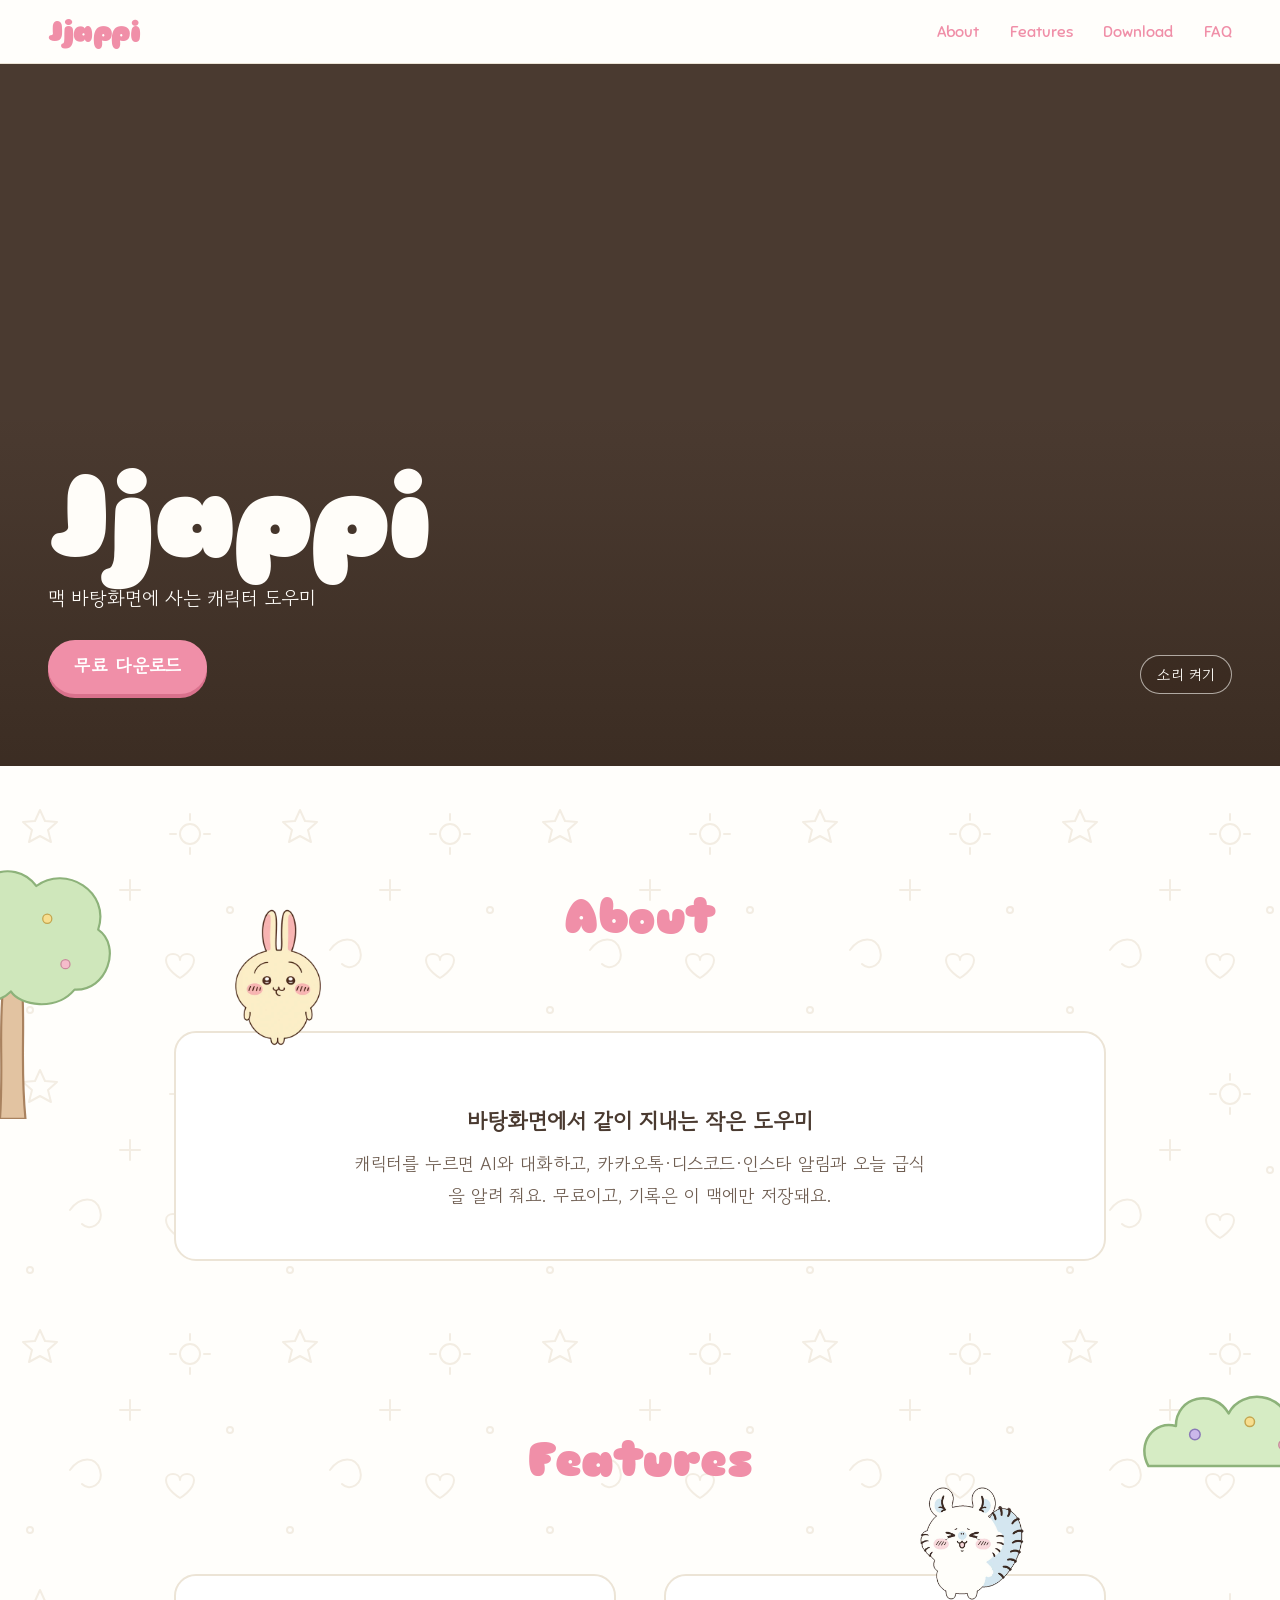
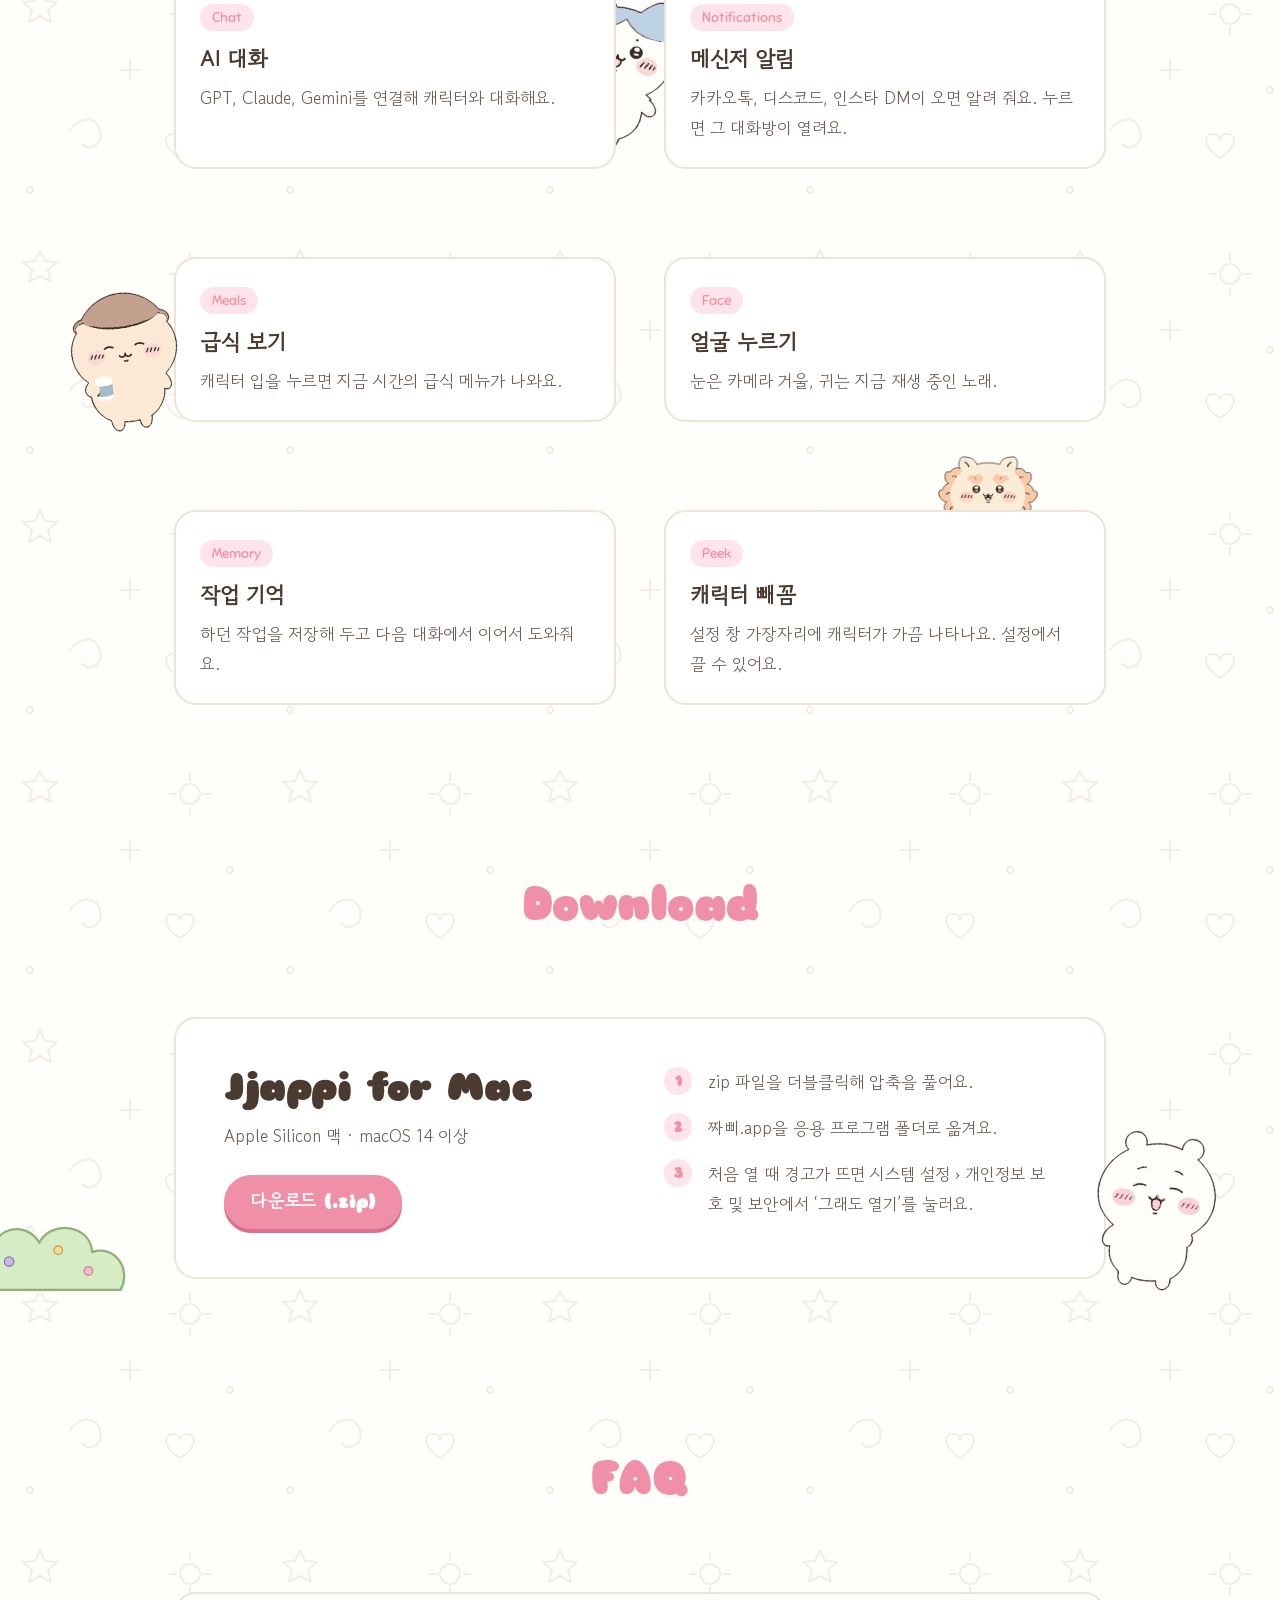
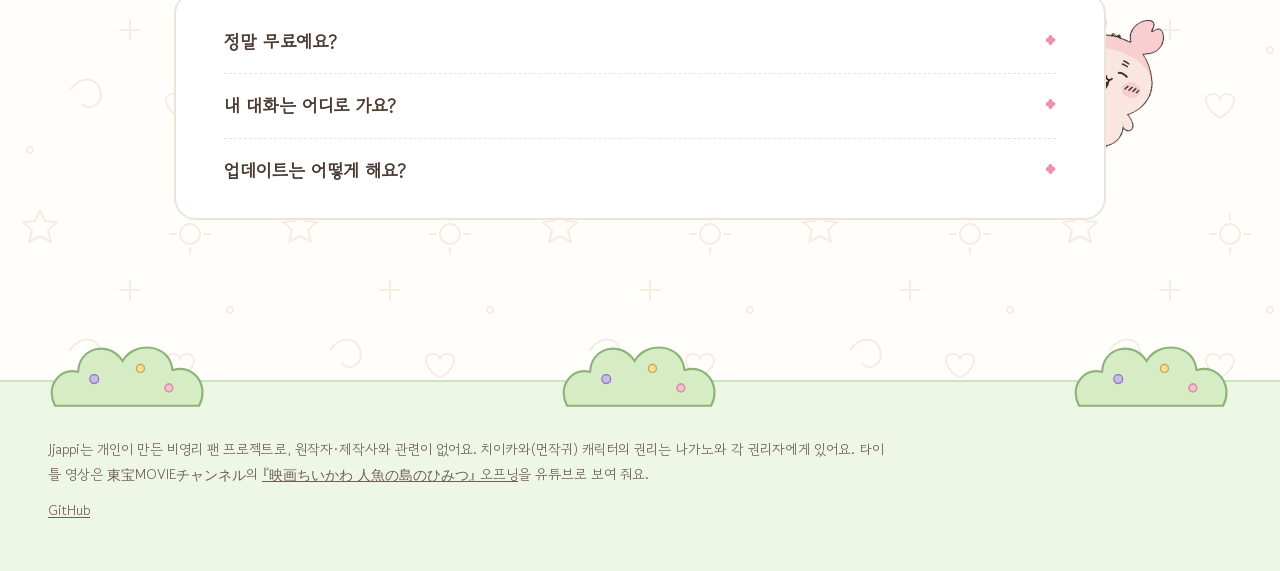
==== index.html @ 800ee6d4 "style: drop the drawn paws; poses come from placement only" ====
<!doctype html>
<html lang="ko">
<head>
<meta charset="utf-8">
<meta name="viewport" content="width=device-width,initial-scale=1">
<title>Jjappi · 맥 바탕화면 캐릭터 도우미</title>
<meta name="description" content="맥 바탕화면에 사는 캐릭터 도우미 Jjappi. AI 대화, 메신저 알림, 급식 확인. 무료.">
<meta property="og:title" content="Jjappi · 맥 바탕화면 캐릭터 도우미">
<meta property="og:description" content="맥 바탕화면에 사는 캐릭터 도우미. 무료, 기록은 이 맥에만 저장돼요.">
<meta property="og:image" content="/assets/cast/hachiware-sing.webp">
<link rel="icon" href="/assets/faces/usagi.webp">
<link rel="preconnect" href="https://fonts.googleapis.com">
<link rel="preconnect" href="https://fonts.gstatic.com" crossorigin>
<link href="https://fonts.googleapis.com/css2?family=Sniglet:wght@400;800&family=Gowun+Dodum&display=swap" rel="stylesheet">
<link rel="stylesheet" href="/styles.css">
<script src="/main.js" defer></script>
</head>
<body>
<svg width="0" height="0" style="position:absolute" aria-hidden="true">
  <defs>
    <g id="bush"><path d="M8 92 C-4 70 14 48 34 54 C34 26 70 18 84 42 C96 18 138 22 140 52 C164 44 182 70 170 92Z" fill="#d6ecc4" stroke="#8db27a" stroke-width="2.4" stroke-linejoin="round"/>
      <circle cx="52" cy="62" r="5" fill="#cbb8ea" stroke="#8a78b8" stroke-width="1.4"/><circle cx="104" cy="50" r="4.5" fill="#f7de8f" stroke="#c4a54e" stroke-width="1.4"/><circle cx="136" cy="72" r="4.5" fill="#f5bccb" stroke="#c98a9c" stroke-width="1.4"/></g>
    <g id="tree"><path d="M88 300 C92 240 86 200 92 150 L112 150 C116 200 110 240 116 300Z" fill="#e2c3a1" stroke="#a9825f" stroke-width="2.4"/>
      <path d="M20 150 C-6 120 16 70 52 76 C50 34 102 10 128 44 C160 20 210 50 196 92 C222 110 206 160 170 158 C150 182 110 176 100 160 C80 180 34 176 20 150Z" fill="#cfe7bb" stroke="#8db27a" stroke-width="2.4" stroke-linejoin="round"/>
      <circle cx="70" cy="110" r="6" fill="#cbb8ea" stroke="#8a78b8" stroke-width="1.4"/><circle cx="140" cy="80" r="5" fill="#f7de8f" stroke="#c4a54e" stroke-width="1.4"/><circle cx="160" cy="130" r="5" fill="#f5bccb" stroke="#c98a9c" stroke-width="1.4"/></g>
  </defs>
</svg>

<header class="topbar">
  <a class="logo" href="#top">Jjappi</a>
  <nav aria-label="페이지 이동"><a href="#about">About</a><a href="#features">Features</a><a href="#download">Download</a><a href="#faq">FAQ</a></nav>
</header>

<main id="top">
  <section class="hero" aria-label="Jjappi">
    <div class="hero-video" aria-hidden="true">
      <iframe id="hero-video" title="『映画ちいかわ 人魚の島のひみつ』 ノンクレジットオープニング映像"
        src="https://www.youtube-nocookie.com/embed/Tz7hdJ5wsyY?autoplay=1&mute=1&loop=1&playlist=Tz7hdJ5wsyY&controls=0&playsinline=1&rel=0&modestbranding=1&enablejsapi=1"
        allow="autoplay; encrypted-media" referrerpolicy="strict-origin-when-cross-origin" tabindex="-1"></iframe>
    </div>
    <div class="hero-shade"></div>
    <div class="hero-copy">
      <h1>Jjappi</h1>
      <p>맥 바탕화면에 사는 캐릭터 도우미</p>
      <a class="button" href="#download" data-download>무료 다운로드</a>
    </div>
    <button type="button" class="sound" id="sound-toggle" aria-pressed="false">소리 켜기</button>
  </section>

  <section id="about" class="block about">
    <svg class="scenery tree-left" viewBox="0 0 220 300" aria-hidden="true"><use href="#tree"/></svg>
    <h2 class="label">About</h2>
    <div class="stage">
      <img class="pal sit" src="/assets/cast/usagi-neutral.webp" alt="" style="--x: 48px; --w: 112px">
      <div class="box">
        <h3>바탕화면에서 같이 지내는 작은 도우미</h3>
        <p>캐릭터를 누르면 AI와 대화하고, 카카오톡·디스코드·인스타 알림과 오늘 급식을 알려 줘요. 무료이고, 기록은 이 맥에만 저장돼요.</p>
      </div>
    </div>
  </section>

  <section id="features" class="block features">
    <svg class="scenery bush-right" viewBox="0 0 180 100" aria-hidden="true"><use href="#bush"/></svg>
    <h2 class="label">Features</h2>
    <div class="grid">
      <div class="stage">
        <img class="pal peek-right" src="/assets/cast/hachiware-sing.webp" alt="" style="--w: 112px">
        <article class="box"><span class="tag">Chat</span><h3>AI 대화</h3><p>GPT, Claude, Gemini를 연결해 캐릭터와 대화해요.</p></article>
      </div>
      <div class="stage">
        <img class="pal sit" src="/assets/cast/momonga-plead.webp" alt="" style="--x: 58%; --w: 104px">
        <article class="box"><span class="tag">Notifications</span><h3>메신저 알림</h3><p>카카오톡, 디스코드, 인스타 DM이 오면 알려 줘요. 누르면 그 대화방이 열려요.</p></article>
      </div>
      <div class="stage">
        <img class="pal lean-left" src="/assets/cast/kurimanju-savor.webp" alt="" style="--w: 108px">
        <article class="box"><span class="tag">Meals</span><h3>급식 보기</h3><p>캐릭터 입을 누르면 지금 시간의 급식 메뉴가 나와요.</p></article>
      </div>
      <div class="stage">
        <article class="box"><span class="tag">Face</span><h3>얼굴 누르기</h3><p>눈은 카메라 거울, 귀는 지금 재생 중인 노래.</p></article>
      </div>
      <div class="stage">
        <article class="box"><span class="tag">Memory</span><h3>작업 기억</h3><p>하던 작업을 저장해 두고 다음 대화에서 이어서 도와줘요.</p></article>
      </div>
      <div class="stage">
        <img class="pal peek-top" src="/assets/cast/shisa-positive.webp" alt="" style="--x: 62%; --w: 100px">
        <article class="box"><span class="tag">Peek</span><h3>캐릭터 빼꼼</h3><p>설정 창 가장자리에 캐릭터가 가끔 나타나요. 설정에서 끌 수 있어요.</p></article>
      </div>
    </div>
  </section>

  <section id="download" class="block download">
    <svg class="scenery bush-left" viewBox="0 0 180 100" aria-hidden="true"><use href="#bush"/></svg>
    <h2 class="label">Download</h2>
    <div class="stage">
      <img class="pal lean-right" src="/assets/cast/chiikawa-joy.webp" alt="" style="--w: 120px">
      <div class="box download-box">
        <div>
          <h3 class="download-title">Jjappi for Mac</h3>
          <p class="version" data-version>Apple Silicon 맥 · macOS 14 이상</p>
          <a class="button" href="#download" data-download>다운로드 (.zip)</a>
        </div>
        <ol class="steps">
          <li>zip 파일을 더블클릭해 압축을 풀어요.</li>
          <li>짜삐.app을 응용 프로그램 폴더로 옮겨요.</li>
          <li>처음 열 때 경고가 뜨면 시스템 설정 › 개인정보 보호 및 보안에서 ‘그래도 열기’를 눌러요.</li>
        </ol>
      </div>
    </div>
  </section>

  <section id="faq" class="block faq">
    <h2 class="label">FAQ</h2>
    <div class="stage">
      <img class="pal peek-right" src="/assets/cast/kani-positive.webp" alt="" style="--w: 98px">
      <div class="box">
        <details><summary>정말 무료예요?</summary><p>네. 광고도 결제도 없는 비영리 팬 프로젝트예요.</p></details>
        <details><summary>내 대화는 어디로 가요?</summary><p>기록과 설정은 이 맥에만 저장돼요. 대화는 직접 연결한 AI 서비스로만 가요.</p></details>
        <details><summary>업데이트는 어떻게 해요?</summary><p>다운로드 버튼은 항상 최신 버전이에요. 새로 받아 기존 앱을 바꾸면 설정은 그대로 남아요.</p></details>
      </div>
    </div>
  </section>
</main>

<footer class="footer">
  <div class="meadow" aria-hidden="true">
    <svg viewBox="0 0 180 100"><use href="#bush"/></svg><svg viewBox="0 0 180 100"><use href="#bush"/></svg><svg viewBox="0 0 180 100"><use href="#bush"/></svg>
  </div>
  <p>Jjappi는 개인이 만든 비영리 팬 프로젝트로, 원작자·제작사와 관련이 없어요. 치이카와(먼작귀) 캐릭터의 권리는 나가노와 각 권리자에게 있어요. 타이틀 영상은 東宝MOVIEチャンネル의 <a href="https://www.youtube.com/watch?v=Tz7hdJ5wsyY" target="_blank" rel="noopener">『映画ちいかわ 人魚の島のひみつ』 오프닝</a>을 유튜브로 보여 줘요.</p>
  <a data-repo href="https://github.com/hyj090915/Jjappi" target="_blank" rel="noopener">GitHub</a>
</footer>
</body>
</html>
---- styles.css ----
:root {
  --paper: #fffefb;
  --box: #ffffff;
  --edge: #ece4d6;
  --ink: #4a3a30;
  --ink-soft: #6f5e52;
  --line: #3a2c26;
  --pink: #f08fa8;
  --pink-soft: #fde4ea;
  --green-soft: #eef7e6;
  --round: 'Sniglet', 'Gowun Dodum', sans-serif;
  --space-xs: 8px; --space-sm: 12px; --space-md: 16px; --space-lg: 24px;
  --space-xl: 48px; --space-2xl: 72px; --space-3xl: 112px;
  --ease: cubic-bezier(.22, 1, .36, 1);
  /* Faint hand-drawn doodles, like the anime site's background. */
  --doodles: url("data:image/svg+xml,%3Csvg xmlns='http://www.w3.org/2000/svg' width='260' height='260' fill='none' stroke='%23f3ede3' stroke-width='2' stroke-linecap='round' stroke-linejoin='round'%3E%3Cpath d='M40 30l5 11 12 1-9 8 3 12-11-6-11 6 3-12-9-8 12-1z'/%3E%3Ccircle cx='190' cy='54' r='10'/%3E%3Cpath d='M190 40v-6M190 74v-6M176 54h-6M210 54h-6'/%3E%3Cpath d='M70 170c10-14 26-14 30 0s-10 22-18 14'/%3E%3Cpath d='M180 180c0-8 14-8 14 0 0 10-14 18-14 18s-14-8-14-18c0-8 14-8 14 0z'/%3E%3Cpath d='M120 110h20M130 100v20'/%3E%3Ccircle cx='30' cy='230' r='3'/%3E%3Ccircle cx='230' cy='130' r='3'/%3E%3C/svg%3E");
}

* { box-sizing: border-box; }
html { scroll-behavior: smooth; scroll-padding-top: 72px; }
html, body { overflow-x: clip; }
body { margin: 0; font-family: 'Gowun Dodum', sans-serif; font-size: 17px; line-height: 1.75; color: var(--ink); background: var(--paper) var(--doodles); }
a { color: inherit; }
img { display: block; max-width: 100%; }
h1, h2, h3 { margin: 0; font-weight: 400; }

.topbar { position: sticky; top: 0; z-index: 10; display: flex; align-items: center; justify-content: space-between; height: 64px; padding: 0 clamp(16px, 4vw, 48px); background: rgba(255,254,251,.92); backdrop-filter: blur(6px); border-bottom: 1px solid var(--edge); }
.logo { font-family: var(--round); font-weight: 800; font-size: 28px; color: var(--pink); text-decoration: none; letter-spacing: -.5px; }
.topbar nav { display: flex; gap: clamp(16px, 2.4vw, 32px); font-family: var(--round); font-size: 16px; color: var(--pink); }
.topbar nav a { text-decoration: none; transition: opacity 160ms; }
.topbar nav a:hover { opacity: .7; }

/* Title video edge to edge; scaled so the player's own chrome falls outside. */
.hero { --h: clamp(480px, 78vh, 820px); position: relative; height: var(--h); overflow: hidden; background: var(--ink); }
.hero-video { position: absolute; inset: 0; pointer-events: none; }
.hero-video iframe { position: absolute; top: 50%; left: 50%; border: 0; width: max(100vw, calc(var(--h) * 16 / 9)); height: max(var(--h), calc(100vw * 9 / 16)); transform: translate(-50%, -50%) scale(1.2); }
.hero-shade { position: absolute; inset: 0; background: linear-gradient(180deg, transparent 50%, rgba(50,36,26,.6)); }
.hero-copy { position: absolute; left: clamp(16px, 4vw, 48px); bottom: clamp(40px, 8vh, 80px); z-index: 2; color: #fffdf9; }
.hero-copy h1 { font-family: var(--round); font-weight: 800; font-size: clamp(72px, 9vw, 124px); line-height: .9; letter-spacing: -2px; }
.hero-copy p { margin: var(--space-sm) 0 var(--space-lg); font-size: clamp(17px, 1.5vw, 20px); }
.sound { position: absolute; right: clamp(16px, 4vw, 48px); bottom: clamp(40px, 8vh, 80px); z-index: 2; padding: 8px 16px; font: 15px 'Gowun Dodum', sans-serif; color: #fffdf9; background: rgba(50,36,26,.3); border: 1px solid rgba(255,253,249,.6); border-radius: 999px; cursor: pointer; transition: background 160ms; }
.sound:hover { background: rgba(50,36,26,.55); }

.button { display: inline-block; padding: 12px 26px 11px; border-radius: 999px; font-family: var(--round); font-size: 18px; font-weight: 800; text-decoration: none; color: #fff; background: var(--pink); box-shadow: 0 4px 0 #d9718c; transition: transform 160ms var(--ease), box-shadow 160ms var(--ease); }
.button:hover { transform: translateY(2px); box-shadow: 0 2px 0 #d9718c; }
.button[aria-disabled=true] { background: #e8ded2; box-shadow: none; color: var(--ink-soft); pointer-events: none; }

.block { position: relative; max-width: 980px; margin: 0 auto; padding: var(--space-3xl) var(--space-lg) var(--space-xl); }
.label { font-family: var(--round); font-weight: 800; font-size: clamp(34px, 3.6vw, 46px); color: var(--pink); text-align: center; letter-spacing: -.5px; margin-bottom: var(--space-2xl); }

/* Soft rounded box; characters sit on it, lean on it or peek from behind. */
.stage { position: relative; }
.box { position: relative; z-index: 1; background: var(--box); border: 2px solid var(--edge); border-radius: 22px; padding: var(--space-xl); }
.box h3 { font-size: 22px; font-weight: 700; line-height: 1.45; }
.box p { margin: var(--space-xs) 0 0; color: var(--ink-soft); }
.tag { display: inline-block; margin-bottom: var(--space-sm); padding: 2px 12px 1px; border-radius: 999px; background: var(--pink-soft); color: var(--pink); font-family: var(--round); font-size: 14px; }

.pal { position: absolute; width: var(--w, 112px); transition: transform 260ms var(--ease); }
.pal.sit { z-index: 2; left: var(--x, 40px); bottom: calc(100% - 26px); }
.pal.peek-top { z-index: 0; left: var(--x, 60%); bottom: calc(100% - 44px); }
.pal.peek-right { z-index: 0; right: calc(var(--w) * -0.48); top: 18px; rotate: 14deg; }
.pal.lean-left { z-index: 2; left: calc(var(--w) * -0.86); bottom: -2px; rotate: -8deg; transform-origin: 90% 100%; }
.pal.lean-right { z-index: 2; right: calc(var(--w) * -0.82); bottom: -2px; rotate: 8deg; transform-origin: 10% 100%; }
.stage:hover .pal.sit, .stage:hover .pal.peek-top { transform: translateY(-5px); }
.stage:hover .pal.peek-right { transform: translateX(8px); }
.stage:hover .pal.lean-left, .stage:hover .pal.lean-right { transform: rotate(3deg); }


.about .stage { margin-top: 56px; }
.about .box { text-align: center; padding: var(--space-2xl) var(--space-xl) var(--space-xl); }
.about .box p { max-width: 32em; margin: var(--space-sm) auto 0; font-size: 18px; }

.grid { display: grid; grid-template-columns: repeat(2, minmax(0, 1fr)); gap: 88px var(--space-xl); }
.grid .box { padding: var(--space-lg) var(--space-lg) var(--space-lg); height: 100%; }

.download-box { display: grid; grid-template-columns: minmax(0, 1fr) minmax(0, 1fr); gap: var(--space-xl); align-items: start; }
.download-title { font-family: var(--round); font-weight: 800 !important; font-size: clamp(30px, 3vw, 38px) !important; color: var(--ink); letter-spacing: -.5px; line-height: 1.1 !important; }
.download .version { margin: var(--space-sm) 0 var(--space-lg); }
.steps { margin: 0; padding: 0; list-style: none; counter-reset: step; display: flex; flex-direction: column; gap: var(--space-md); }
.steps li { counter-increment: step; display: grid; grid-template-columns: 32px 1fr; gap: var(--space-sm); color: var(--ink-soft); }
.steps li::before { content: counter(step); width: 28px; height: 28px; border-radius: 50%; background: var(--pink-soft); color: var(--pink); display: grid; place-items: center; font-family: var(--round); font-weight: 800; font-size: 15px; }

.faq .box { padding: var(--space-md) var(--space-xl); }
.faq details { padding: var(--space-md) 0; border-bottom: 1px dashed var(--edge); }
.faq details:last-child { border-bottom: 0; }
.faq summary { cursor: pointer; font-weight: 700; font-size: 18px; list-style: none; }
.faq summary::-webkit-details-marker { display: none; }
.faq summary::after { content: '+'; float: right; font-family: var(--round); color: var(--pink); }
.faq details[open] summary::after { content: '−'; }

/* Trees and bushes framing the edges, drawn in the anime site's soft greens. */
.scenery { position: absolute; z-index: 0; pointer-events: none; }
.tree-left { width: 200px; left: -230px; top: 80px; }
.bush-right { width: 190px; right: -200px; top: 60px; }
.bush-left { width: 170px; left: -190px; bottom: 30px; }

.footer { position: relative; margin-top: var(--space-3xl); padding: 0 clamp(16px, 4vw, 48px) var(--space-xl); background: var(--green-soft); border-top: 2px solid #cfe3bd; font-size: 14px; color: var(--ink-soft); }
.meadow { display: flex; justify-content: space-between; margin-top: -58px; margin-bottom: var(--space-lg); pointer-events: none; }
.meadow svg { width: 160px; }
.footer p { max-width: 60em; margin: 0 0 var(--space-sm); }

@media (max-width: 1240px) { .scenery { display: none; } }
@media (max-width: 760px) {
  .topbar nav { display: none; }
  .grid { grid-template-columns: 1fr; gap: 80px; }
  .download-box { grid-template-columns: 1fr; }
  .box { padding: var(--space-lg); }
  .about .box { padding: var(--space-xl) var(--space-lg) var(--space-lg); }
  .pal { width: calc(var(--w) * .8); }
  .pal.peek-right { right: calc(var(--w) * -0.3); }
  .pal.lean-left { left: calc(var(--w) * -0.4); }
  .pal.lean-right { right: calc(var(--w) * -0.4); }
  .block { padding-left: 28px; padding-right: 28px; }
  .meadow svg { width: 110px; }
}
@media (prefers-reduced-motion: reduce) {
  html { scroll-behavior: auto; }
  .pal, .button { transition: none; }
}
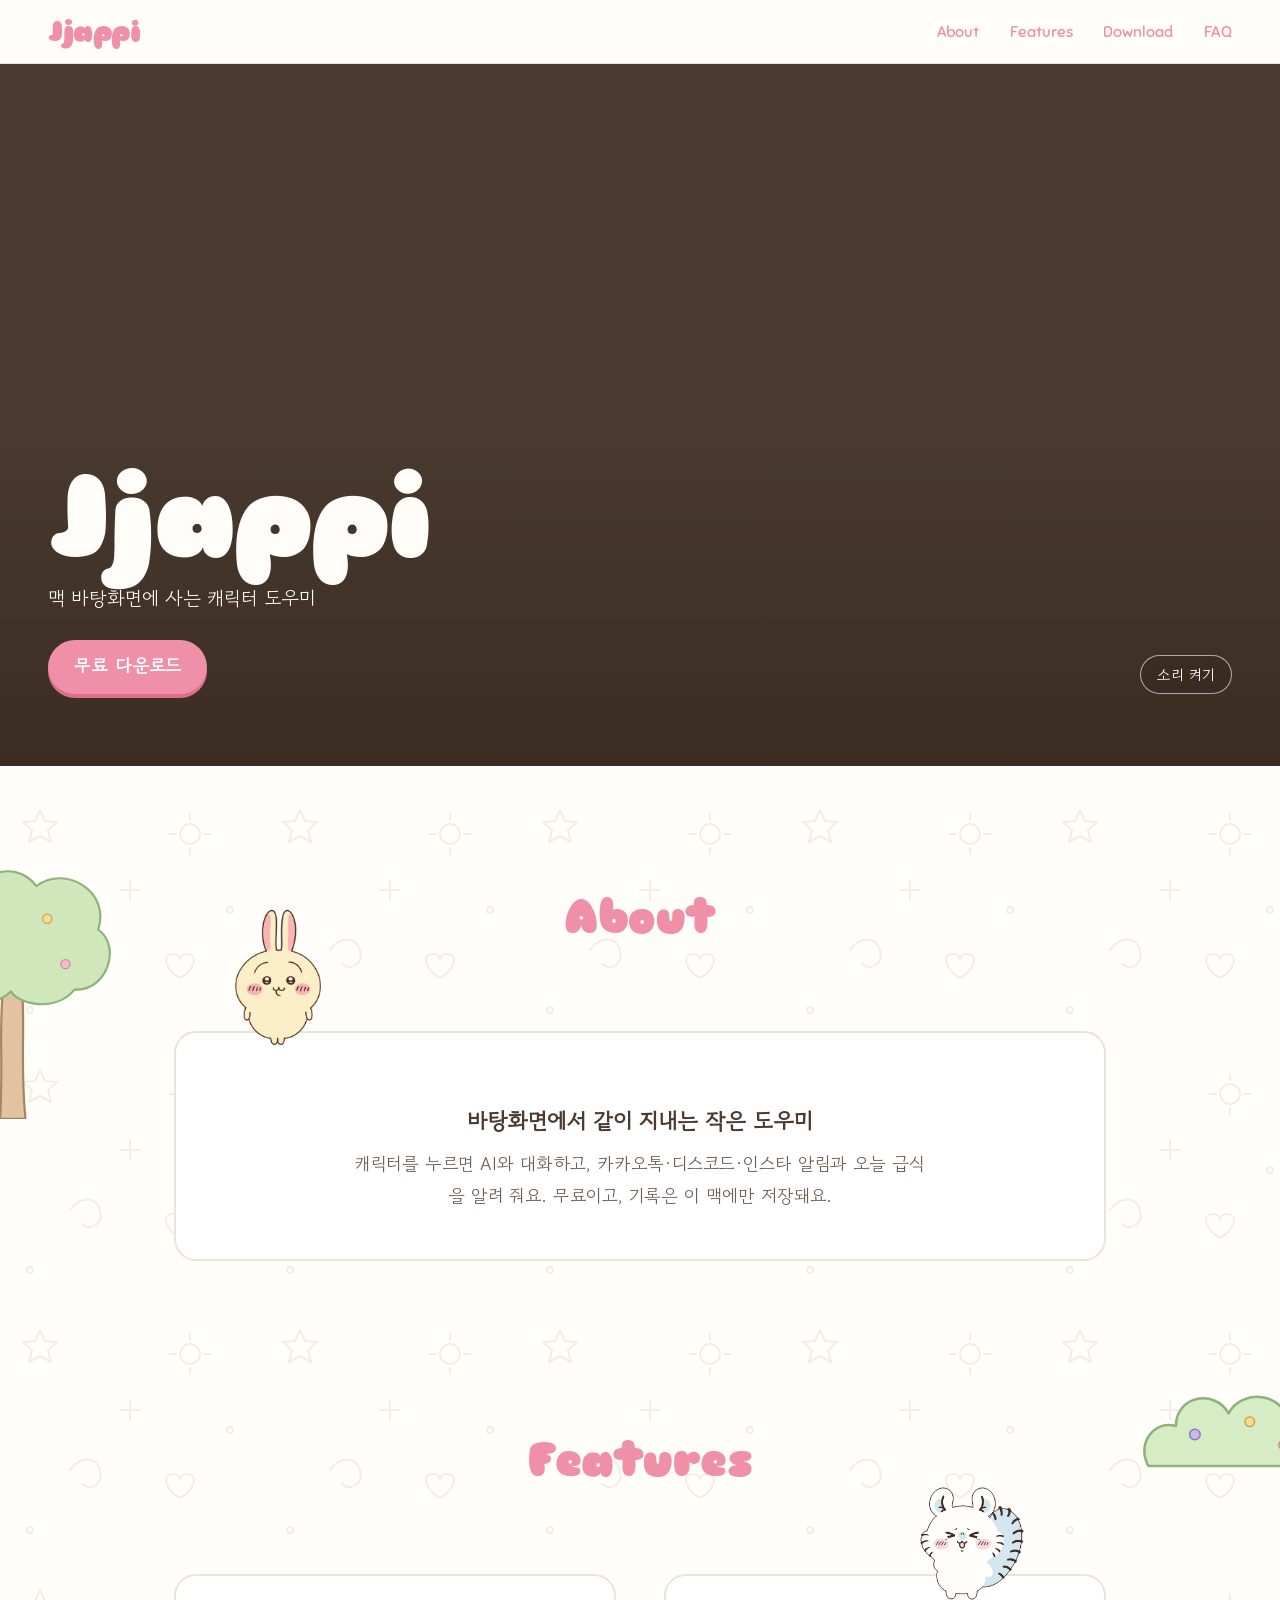
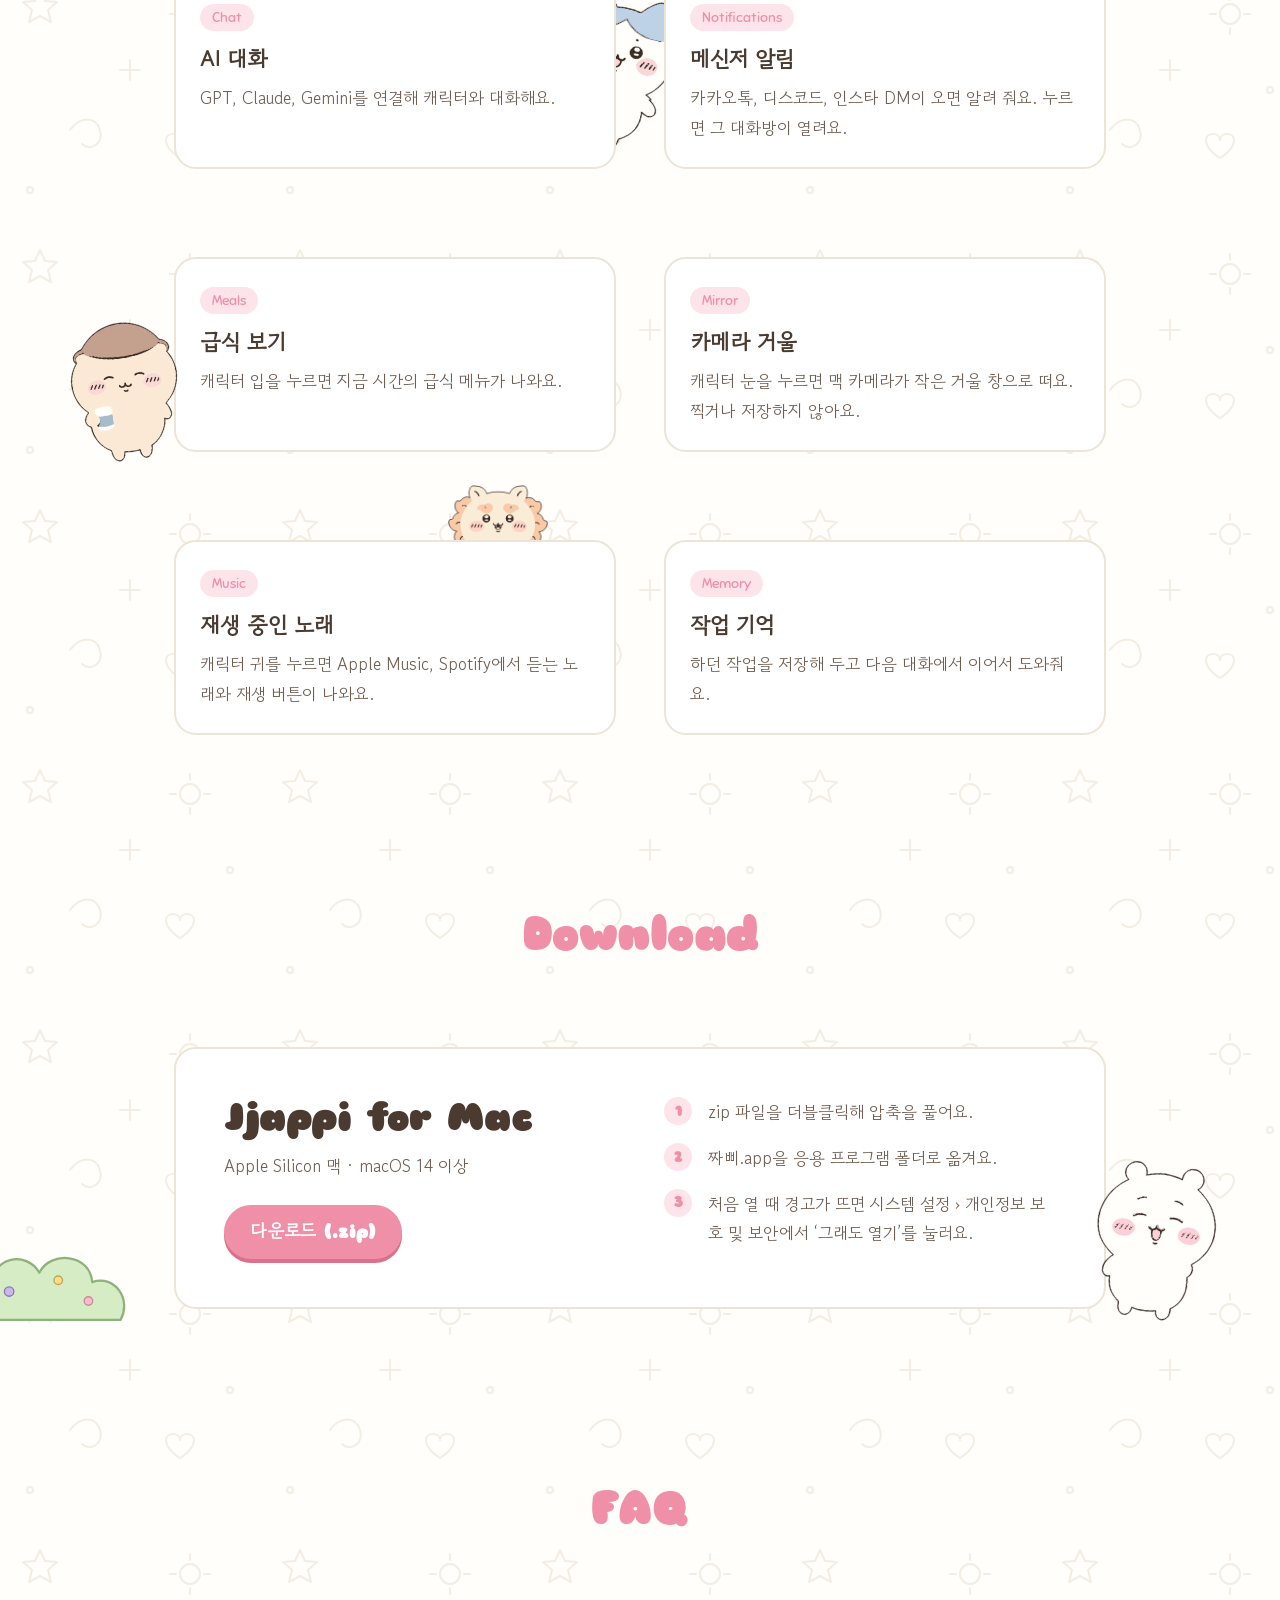
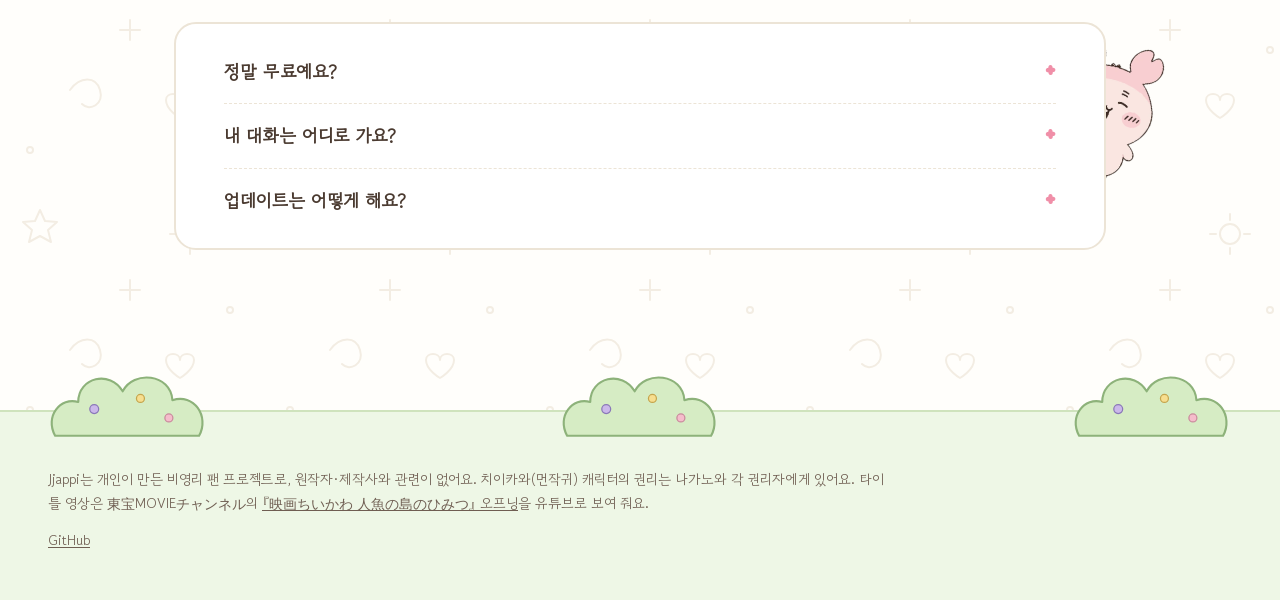
==== commit fdae3faf: "content: split the face card into mirror and music, drop peek, no hover motion" ====
--- a/index.html
+++ b/index.html
@@ -76,14 +76,14 @@
         <article class="box"><span class="tag">Meals</span><h3>급식 보기</h3><p>캐릭터 입을 누르면 지금 시간의 급식 메뉴가 나와요.</p></article>
       </div>
       <div class="stage">
-        <article class="box"><span class="tag">Face</span><h3>얼굴 누르기</h3><p>눈은 카메라 거울, 귀는 지금 재생 중인 노래.</p></article>
+        <article class="box"><span class="tag">Mirror</span><h3>카메라 거울</h3><p>캐릭터 눈을 누르면 맥 카메라가 작은 거울 창으로 떠요. 찍거나 저장하지 않아요.</p></article>
+      </div>
+      <div class="stage">
+        <img class="pal peek-top" src="/assets/cast/shisa-positive.webp" alt="" style="--x: 62%; --w: 100px">
+        <article class="box"><span class="tag">Music</span><h3>재생 중인 노래</h3><p>캐릭터 귀를 누르면 Apple Music, Spotify에서 듣는 노래와 재생 버튼이 나와요.</p></article>
       </div>
       <div class="stage">
         <article class="box"><span class="tag">Memory</span><h3>작업 기억</h3><p>하던 작업을 저장해 두고 다음 대화에서 이어서 도와줘요.</p></article>
-      </div>
-      <div class="stage">
-        <img class="pal peek-top" src="/assets/cast/shisa-positive.webp" alt="" style="--x: 62%; --w: 100px">
-        <article class="box"><span class="tag">Peek</span><h3>캐릭터 빼꼼</h3><p>설정 창 가장자리에 캐릭터가 가끔 나타나요. 설정에서 끌 수 있어요.</p></article>
       </div>
     </div>
   </section>
--- a/styles.css
+++ b/styles.css
@@ -55,15 +55,12 @@
 .box p { margin: var(--space-xs) 0 0; color: var(--ink-soft); }
 .tag { display: inline-block; margin-bottom: var(--space-sm); padding: 2px 12px 1px; border-radius: 999px; background: var(--pink-soft); color: var(--pink); font-family: var(--round); font-size: 14px; }
 
-.pal { position: absolute; width: var(--w, 112px); transition: transform 260ms var(--ease); }
+.pal { position: absolute; width: var(--w, 112px); }
 .pal.sit { z-index: 2; left: var(--x, 40px); bottom: calc(100% - 26px); }
 .pal.peek-top { z-index: 0; left: var(--x, 60%); bottom: calc(100% - 44px); }
 .pal.peek-right { z-index: 0; right: calc(var(--w) * -0.48); top: 18px; rotate: 14deg; }
 .pal.lean-left { z-index: 2; left: calc(var(--w) * -0.86); bottom: -2px; rotate: -8deg; transform-origin: 90% 100%; }
 .pal.lean-right { z-index: 2; right: calc(var(--w) * -0.82); bottom: -2px; rotate: 8deg; transform-origin: 10% 100%; }
-.stage:hover .pal.sit, .stage:hover .pal.peek-top { transform: translateY(-5px); }
-.stage:hover .pal.peek-right { transform: translateX(8px); }
-.stage:hover .pal.lean-left, .stage:hover .pal.lean-right { transform: rotate(3deg); }
 
 
 .about .stage { margin-top: 56px; }
@@ -115,5 +112,5 @@
 }
 @media (prefers-reduced-motion: reduce) {
   html { scroll-behavior: auto; }
-  .pal, .button { transition: none; }
+  .button { transition: none; }
 }
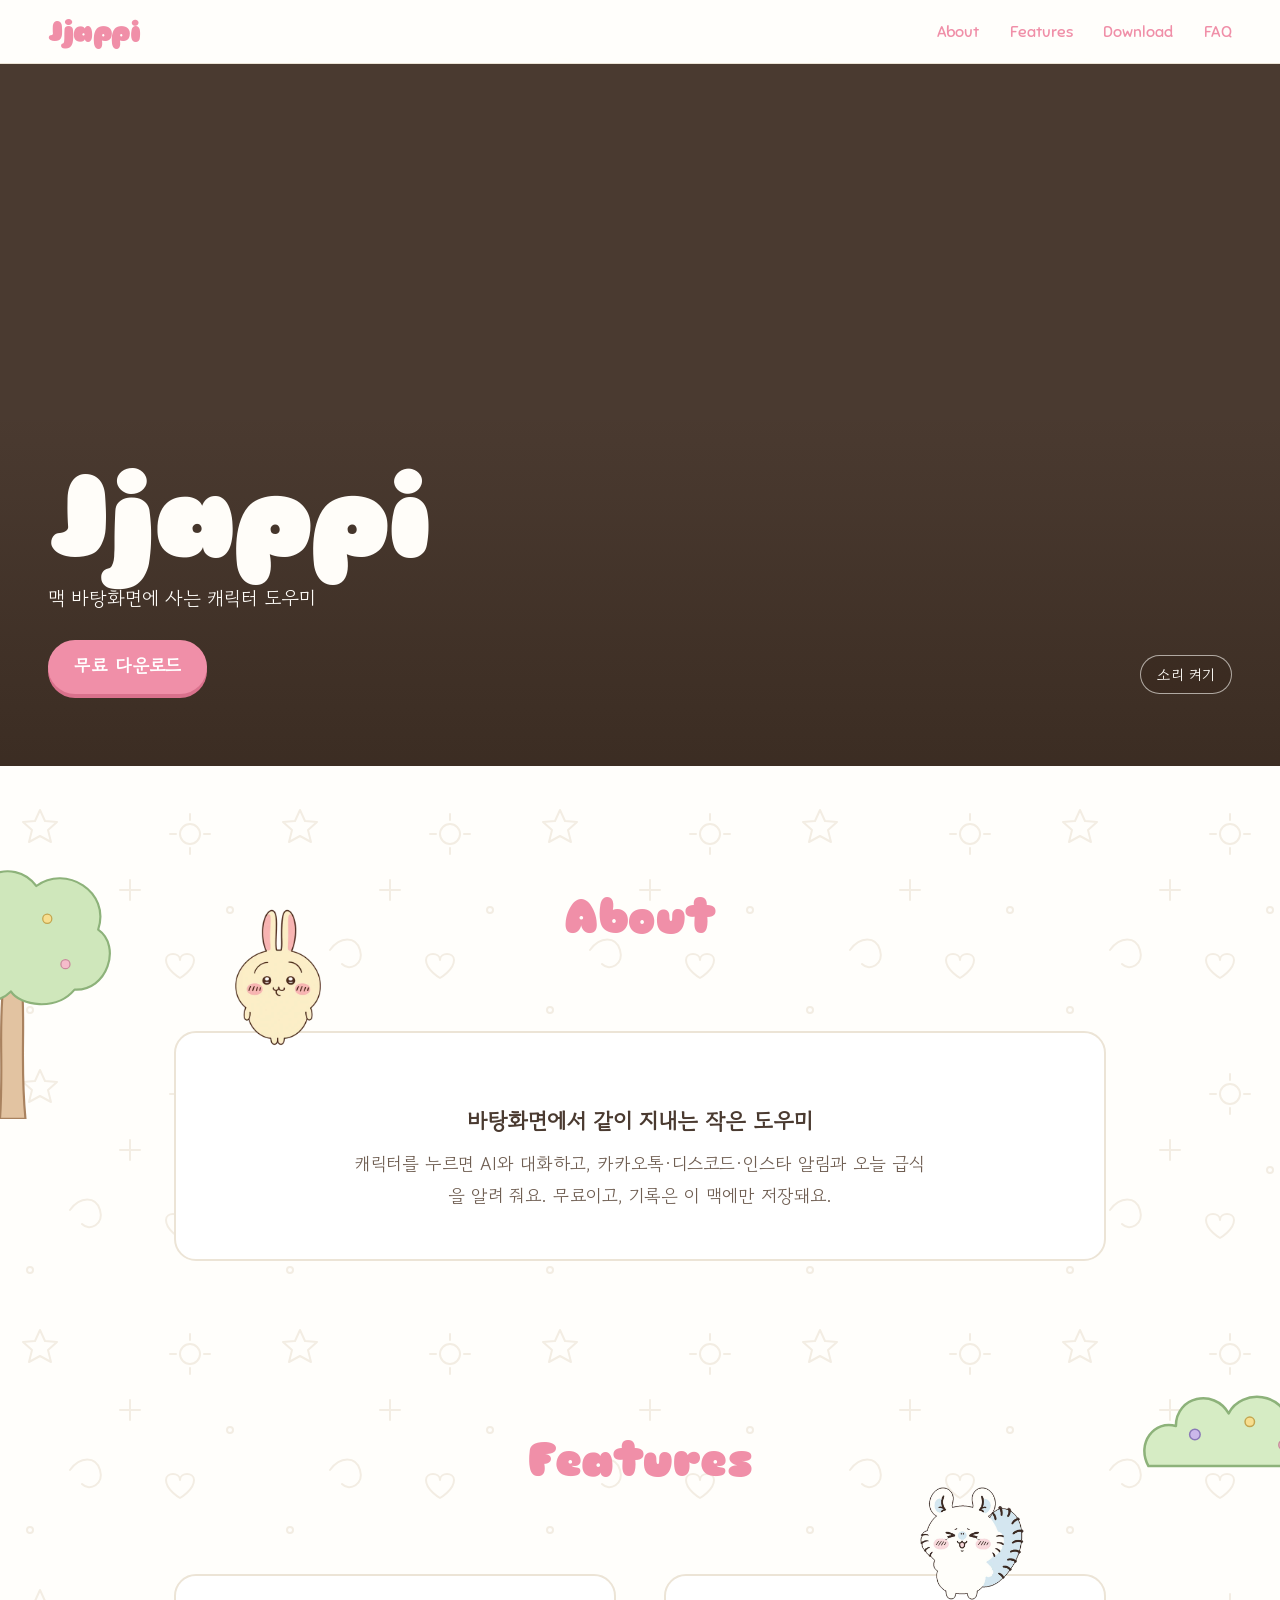
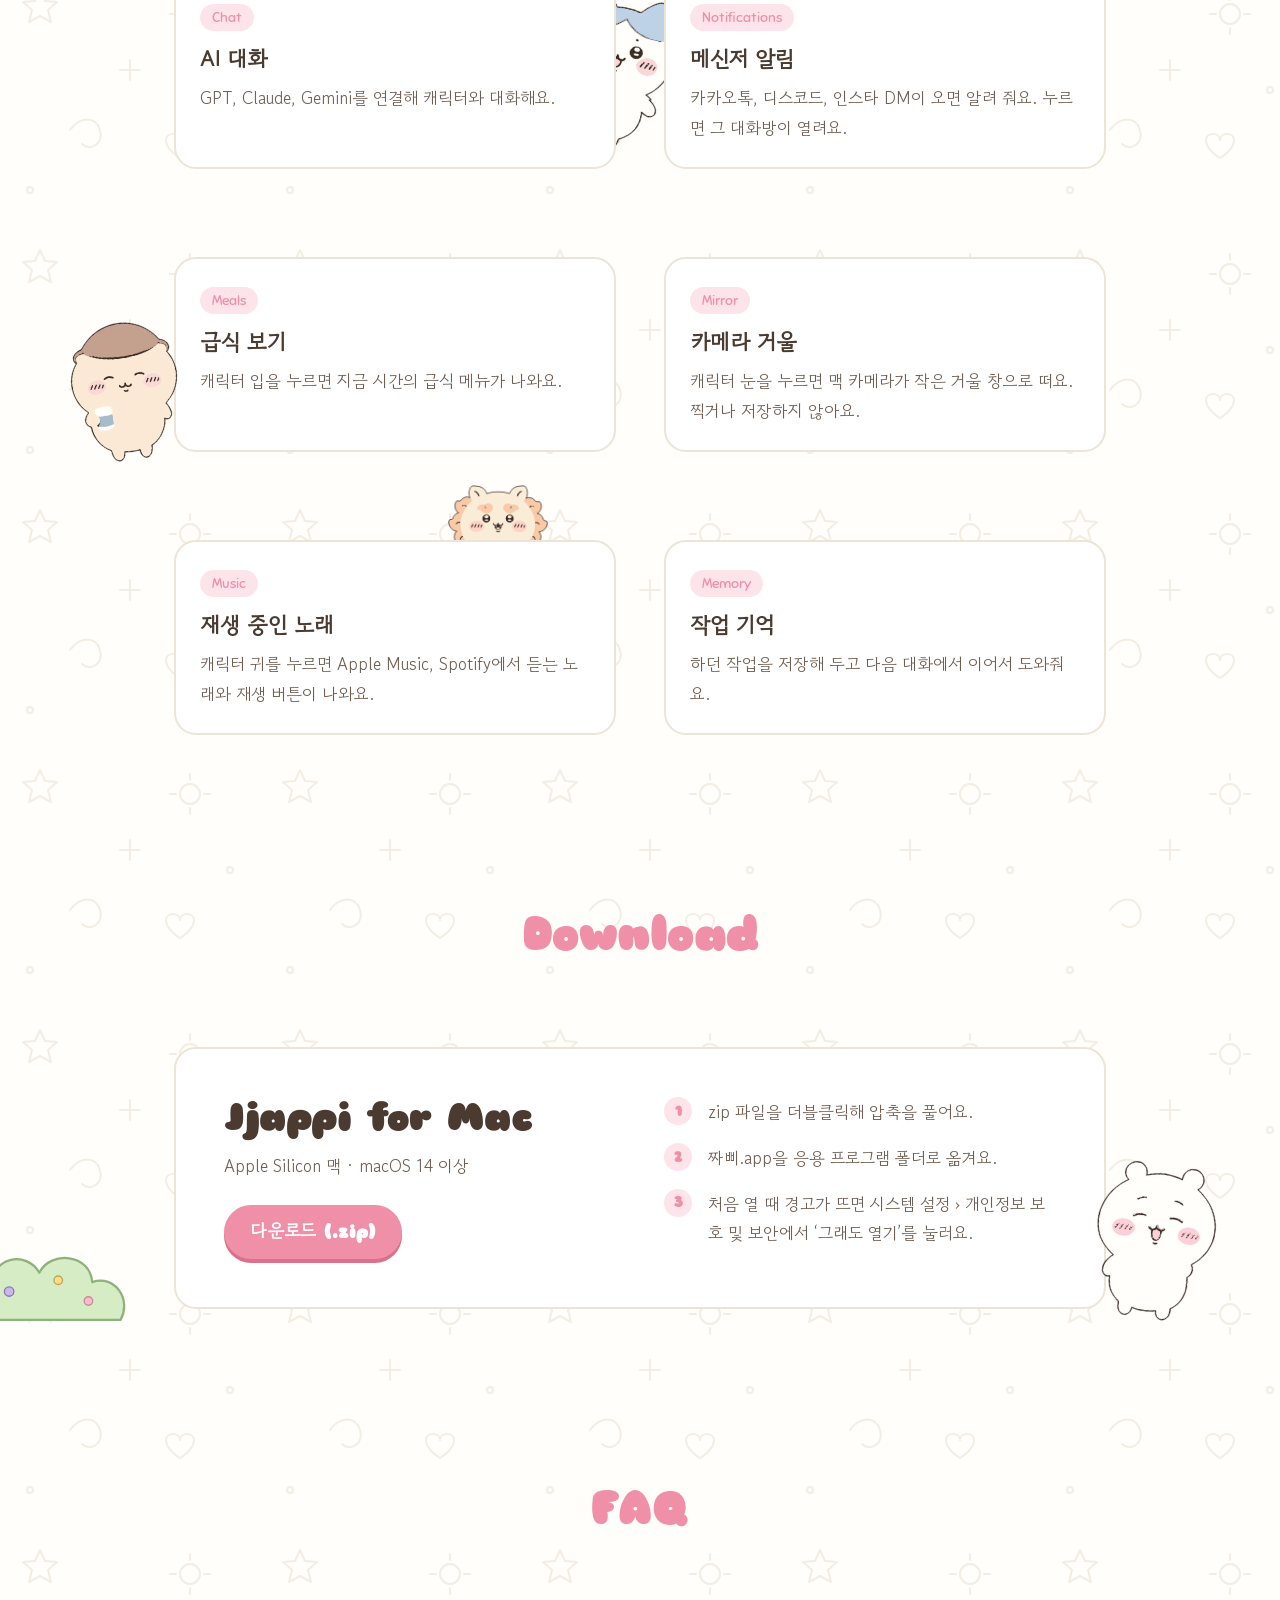
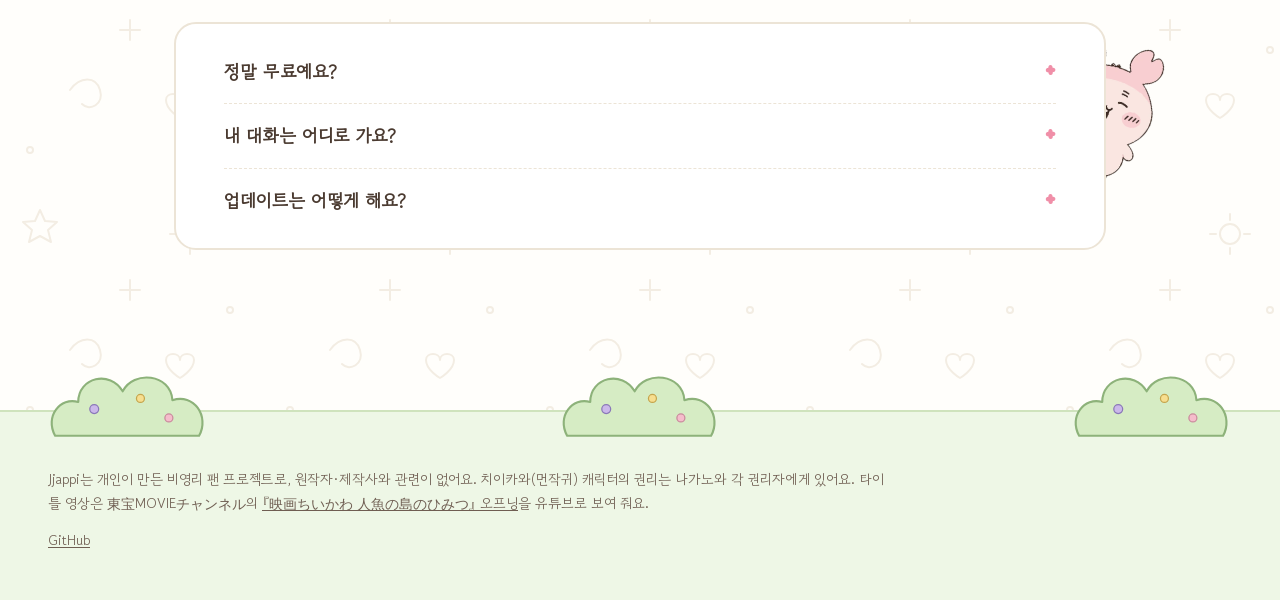
==== commit fb92aaab: "fix: stop browsers keeping old character images Images kept the same names when the art changed and " ====
--- a/index.html
+++ b/index.html
@@ -7,8 +7,8 @@
 <meta name="description" content="맥 바탕화면에 사는 캐릭터 도우미 Jjappi. AI 대화, 메신저 알림, 급식 확인. 무료.">
 <meta property="og:title" content="Jjappi · 맥 바탕화면 캐릭터 도우미">
 <meta property="og:description" content="맥 바탕화면에 사는 캐릭터 도우미. 무료, 기록은 이 맥에만 저장돼요.">
-<meta property="og:image" content="/assets/cast/hachiware-sing.webp">
-<link rel="icon" href="/assets/faces/usagi.webp">
+<meta property="og:image" content="/assets/cast/hachiware-sing.webp?v=20261120">
+<link rel="icon" href="/assets/faces/usagi.webp?v=20261120">
 <link rel="preconnect" href="https://fonts.googleapis.com">
 <link rel="preconnect" href="https://fonts.gstatic.com" crossorigin>
 <link href="https://fonts.googleapis.com/css2?family=Sniglet:wght@400;800&family=Gowun+Dodum&display=swap" rel="stylesheet">
@@ -35,7 +35,7 @@
   <section class="hero" aria-label="Jjappi">
     <div class="hero-video" aria-hidden="true">
       <iframe id="hero-video" title="『映画ちいかわ 人魚の島のひみつ』 ノンクレジットオープニング映像"
-        src="https://www.youtube-nocookie.com/embed/Tz7hdJ5wsyY?autoplay=1&mute=1&loop=1&playlist=Tz7hdJ5wsyY&controls=0&playsinline=1&rel=0&modestbranding=1&enablejsapi=1"
+        src="https://www.youtube.com/embed/Tz7hdJ5wsyY?autoplay=1&mute=1&loop=1&playlist=Tz7hdJ5wsyY&controls=0&playsinline=1&rel=0&modestbranding=1&enablejsapi=1"
         allow="autoplay; encrypted-media" referrerpolicy="strict-origin-when-cross-origin" tabindex="-1"></iframe>
     </div>
     <div class="hero-shade"></div>
@@ -51,7 +51,7 @@
     <svg class="scenery tree-left" viewBox="0 0 220 300" aria-hidden="true"><use href="#tree"/></svg>
     <h2 class="label">About</h2>
     <div class="stage">
-      <img class="pal sit" src="/assets/cast/usagi-neutral.webp" alt="" style="--x: 48px; --w: 112px">
+      <img class="pal sit" src="/assets/cast/usagi-neutral.webp?v=20261120" alt="" style="--x: 48px; --w: 112px">
       <div class="box">
         <h3>바탕화면에서 같이 지내는 작은 도우미</h3>
         <p>캐릭터를 누르면 AI와 대화하고, 카카오톡·디스코드·인스타 알림과 오늘 급식을 알려 줘요. 무료이고, 기록은 이 맥에만 저장돼요.</p>
@@ -64,22 +64,22 @@
     <h2 class="label">Features</h2>
     <div class="grid">
       <div class="stage">
-        <img class="pal peek-right" src="/assets/cast/hachiware-sing.webp" alt="" style="--w: 112px">
+        <img class="pal peek-right" src="/assets/cast/hachiware-sing.webp?v=20261120" alt="" style="--w: 112px">
         <article class="box"><span class="tag">Chat</span><h3>AI 대화</h3><p>GPT, Claude, Gemini를 연결해 캐릭터와 대화해요.</p></article>
       </div>
       <div class="stage">
-        <img class="pal sit" src="/assets/cast/momonga-plead.webp" alt="" style="--x: 58%; --w: 104px">
+        <img class="pal sit" src="/assets/cast/momonga-plead.webp?v=20261120" alt="" style="--x: 58%; --w: 104px">
         <article class="box"><span class="tag">Notifications</span><h3>메신저 알림</h3><p>카카오톡, 디스코드, 인스타 DM이 오면 알려 줘요. 누르면 그 대화방이 열려요.</p></article>
       </div>
       <div class="stage">
-        <img class="pal lean-left" src="/assets/cast/kurimanju-savor.webp" alt="" style="--w: 108px">
+        <img class="pal lean-left" src="/assets/cast/kurimanju-savor.webp?v=20261120" alt="" style="--w: 108px">
         <article class="box"><span class="tag">Meals</span><h3>급식 보기</h3><p>캐릭터 입을 누르면 지금 시간의 급식 메뉴가 나와요.</p></article>
       </div>
       <div class="stage">
         <article class="box"><span class="tag">Mirror</span><h3>카메라 거울</h3><p>캐릭터 눈을 누르면 맥 카메라가 작은 거울 창으로 떠요. 찍거나 저장하지 않아요.</p></article>
       </div>
       <div class="stage">
-        <img class="pal peek-top" src="/assets/cast/shisa-positive.webp" alt="" style="--x: 62%; --w: 100px">
+        <img class="pal peek-top" src="/assets/cast/shisa-positive.webp?v=20261120" alt="" style="--x: 62%; --w: 100px">
         <article class="box"><span class="tag">Music</span><h3>재생 중인 노래</h3><p>캐릭터 귀를 누르면 Apple Music, Spotify에서 듣는 노래와 재생 버튼이 나와요.</p></article>
       </div>
       <div class="stage">
@@ -92,7 +92,7 @@
     <svg class="scenery bush-left" viewBox="0 0 180 100" aria-hidden="true"><use href="#bush"/></svg>
     <h2 class="label">Download</h2>
     <div class="stage">
-      <img class="pal lean-right" src="/assets/cast/chiikawa-joy.webp" alt="" style="--w: 120px">
+      <img class="pal lean-right" src="/assets/cast/chiikawa-joy.webp?v=20261120" alt="" style="--w: 120px">
       <div class="box download-box">
         <div>
           <h3 class="download-title">Jjappi for Mac</h3>
@@ -111,7 +111,7 @@
   <section id="faq" class="block faq">
     <h2 class="label">FAQ</h2>
     <div class="stage">
-      <img class="pal peek-right" src="/assets/cast/kani-positive.webp" alt="" style="--w: 98px">
+      <img class="pal peek-right" src="/assets/cast/kani-positive.webp?v=20261120" alt="" style="--w: 98px">
       <div class="box">
         <details><summary>정말 무료예요?</summary><p>네. 광고도 결제도 없는 비영리 팬 프로젝트예요.</p></details>
         <details><summary>내 대화는 어디로 가요?</summary><p>기록과 설정은 이 맥에만 저장돼요. 대화는 직접 연결한 AI 서비스로만 가요.</p></details>
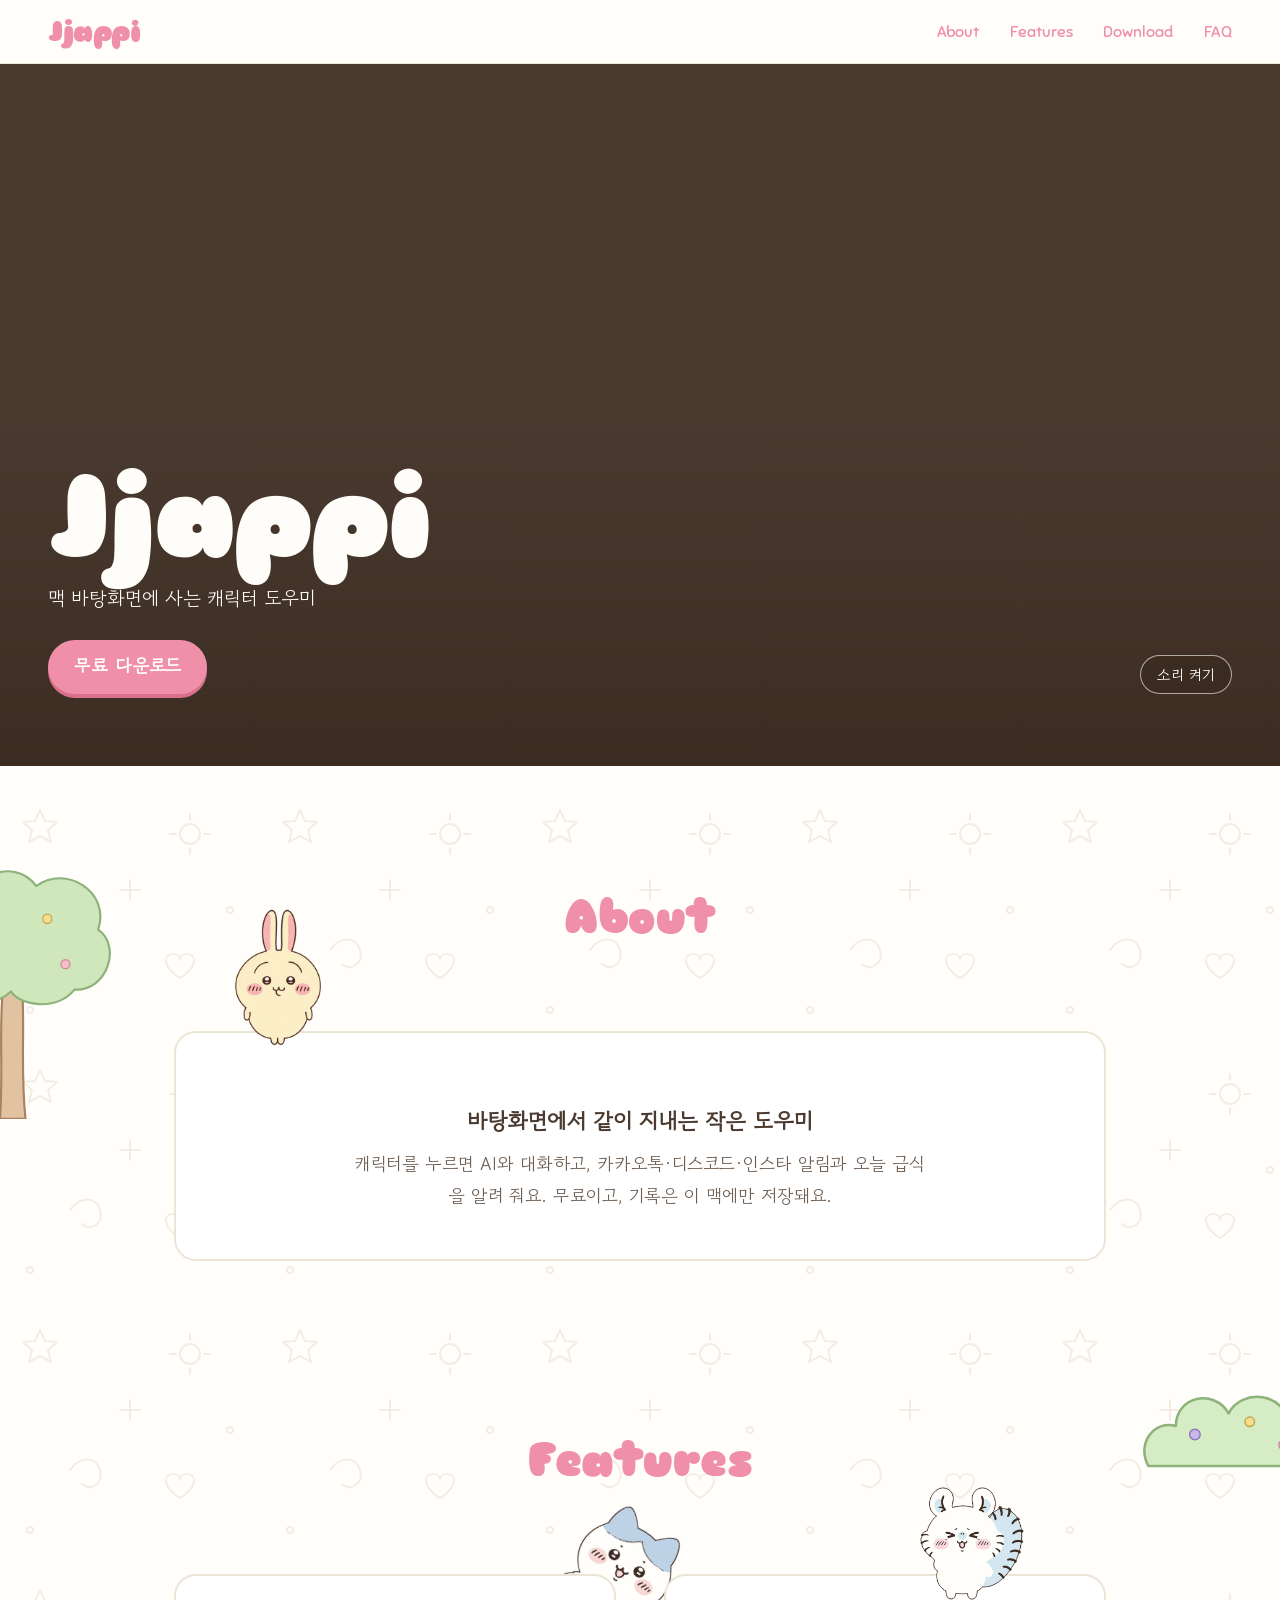
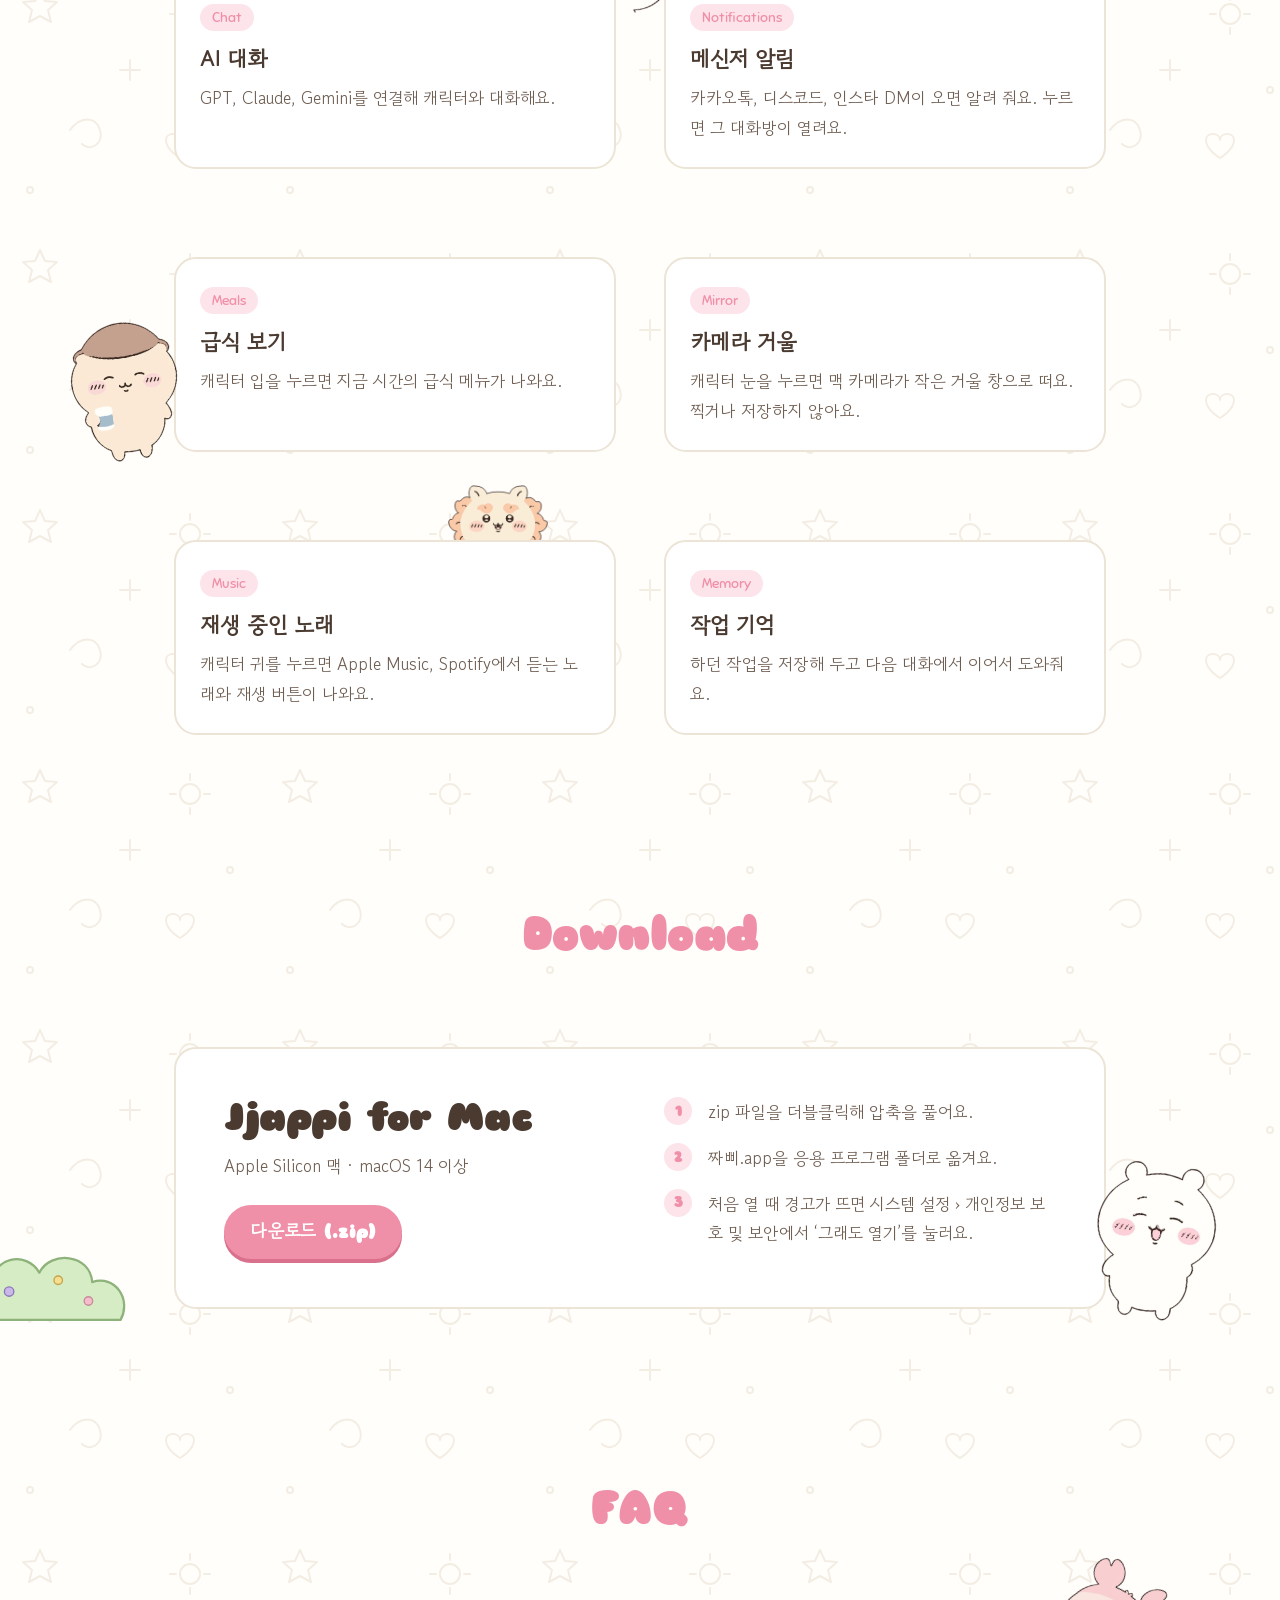
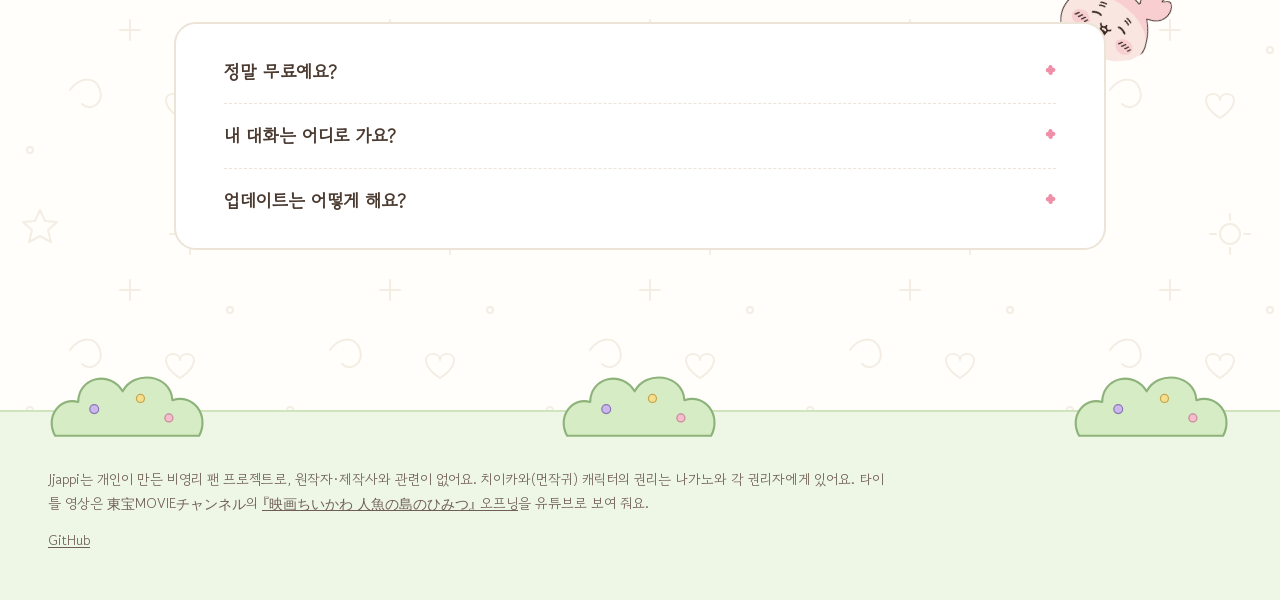
==== commit 0ae9c1db: "style: hachiware and kani peek head-first round the box corner Head-only art leans out from behind t" ====
--- a/index.html
+++ b/index.html
@@ -64,7 +64,7 @@
     <h2 class="label">Features</h2>
     <div class="grid">
       <div class="stage">
-        <img class="pal peek-right" src="/assets/cast/hachiware-sing.webp?v=20261120" alt="" style="--w: 112px">
+        <img class="pal peek-corner" src="/assets/peek/hachiware-peek.webp?v=20261120" alt="" style="--w: 104px; --in: -10px">
         <article class="box"><span class="tag">Chat</span><h3>AI 대화</h3><p>GPT, Claude, Gemini를 연결해 캐릭터와 대화해요.</p></article>
       </div>
       <div class="stage">
@@ -111,7 +111,7 @@
   <section id="faq" class="block faq">
     <h2 class="label">FAQ</h2>
     <div class="stage">
-      <img class="pal peek-right" src="/assets/cast/kani-positive.webp?v=20261120" alt="" style="--w: 98px">
+      <img class="pal peek-corner" src="/assets/peek/kani-peek.webp?v=20261120" alt="" style="--w: 100px; --in: -8px">
       <div class="box">
         <details><summary>정말 무료예요?</summary><p>네. 광고도 결제도 없는 비영리 팬 프로젝트예요.</p></details>
         <details><summary>내 대화는 어디로 가요?</summary><p>기록과 설정은 이 맥에만 저장돼요. 대화는 직접 연결한 AI 서비스로만 가요.</p></details>
--- a/styles.css
+++ b/styles.css
@@ -59,6 +59,9 @@
 .pal.sit { z-index: 2; left: var(--x, 40px); bottom: calc(100% - 26px); }
 .pal.peek-top { z-index: 0; left: var(--x, 60%); bottom: calc(100% - 44px); }
 .pal.peek-right { z-index: 0; right: calc(var(--w) * -0.48); top: 18px; rotate: 14deg; }
+/* Head only, peeking round the box's top-right corner: the head leans out
+   and the cut below it stays behind the box, so no arms or legs show. */
+.pal.peek-corner { z-index: 0; right: calc(var(--in, 6px) - var(--w) / 2); top: calc(var(--in, 6px) - var(--w) / 2); rotate: 35deg; clip-path: polygon(0 0, 100% 0, 100% 48%, 97% 64%, 90% 78%, 77% 89%, 61% 95%, 50% 97%, 0 100%); }
 .pal.lean-left { z-index: 2; left: calc(var(--w) * -0.86); bottom: -2px; rotate: -8deg; transform-origin: 90% 100%; }
 .pal.lean-right { z-index: 2; right: calc(var(--w) * -0.82); bottom: -2px; rotate: 8deg; transform-origin: 10% 100%; }
 
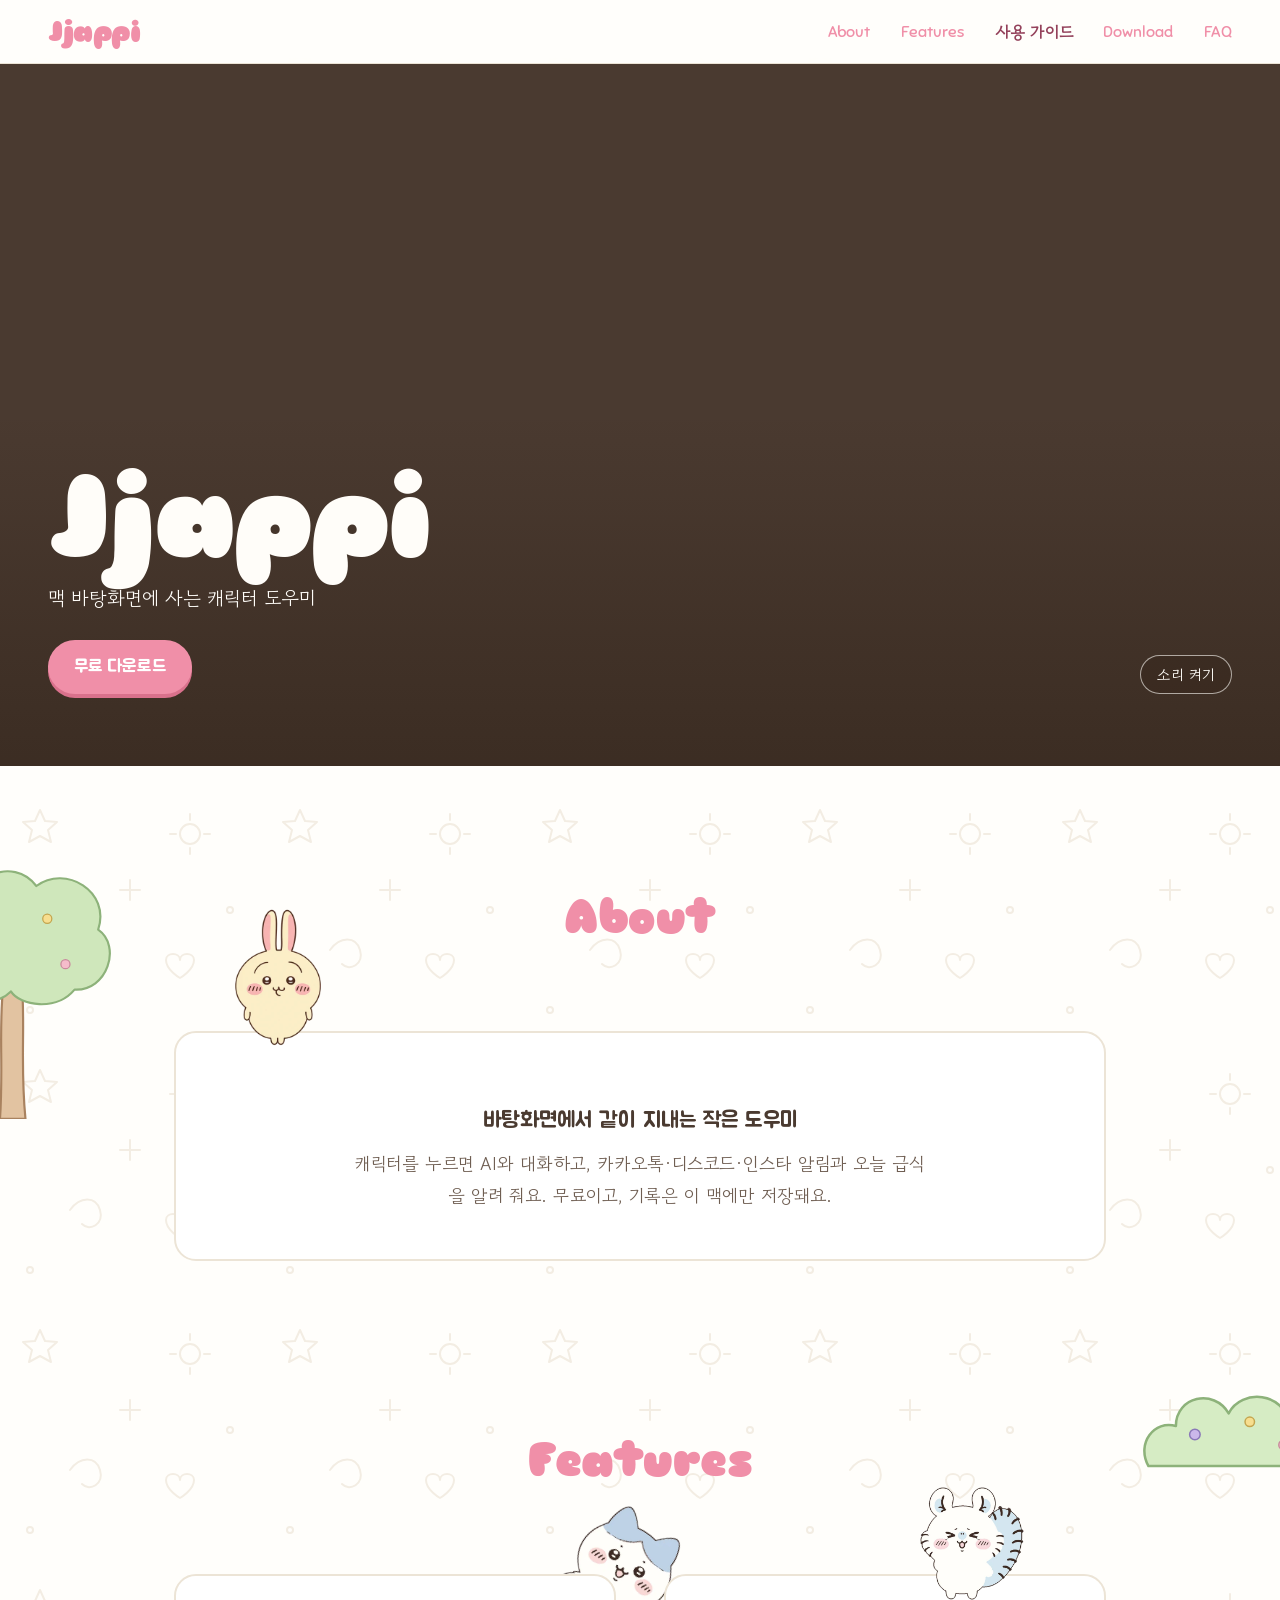
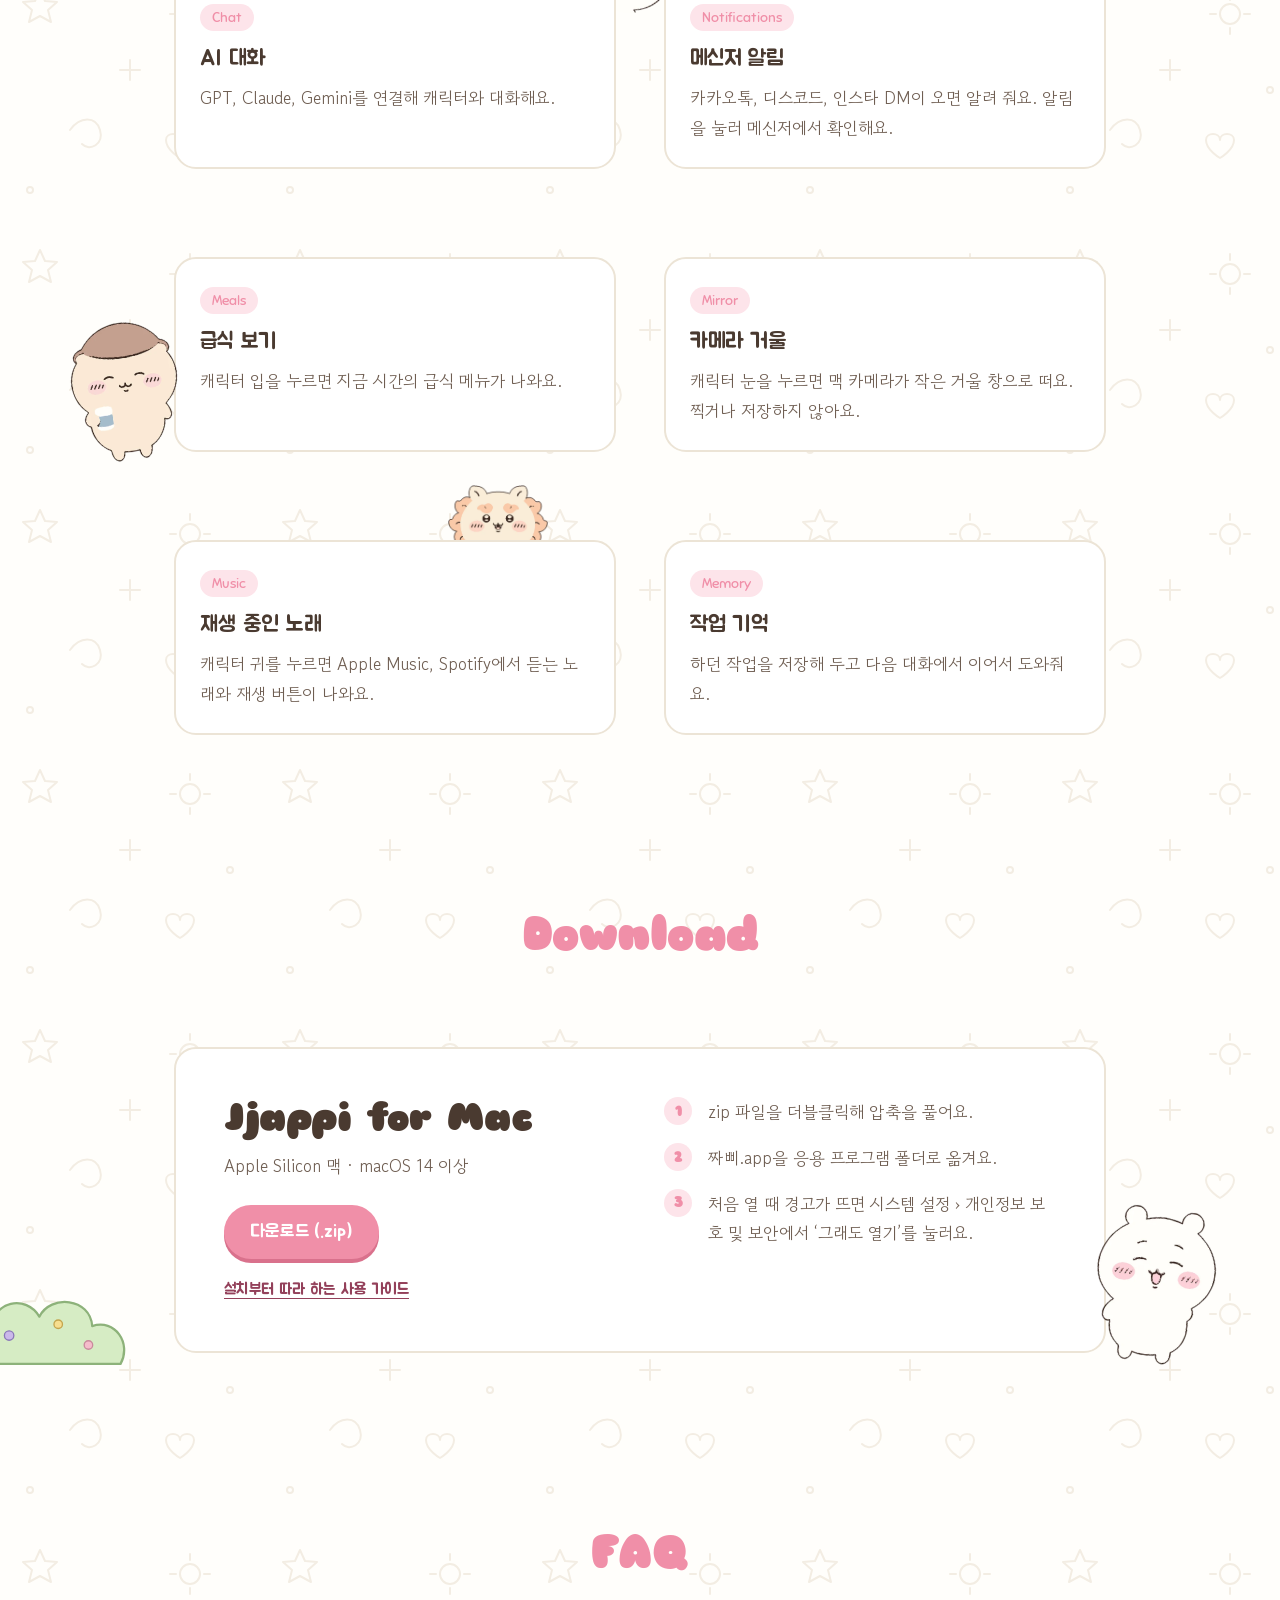
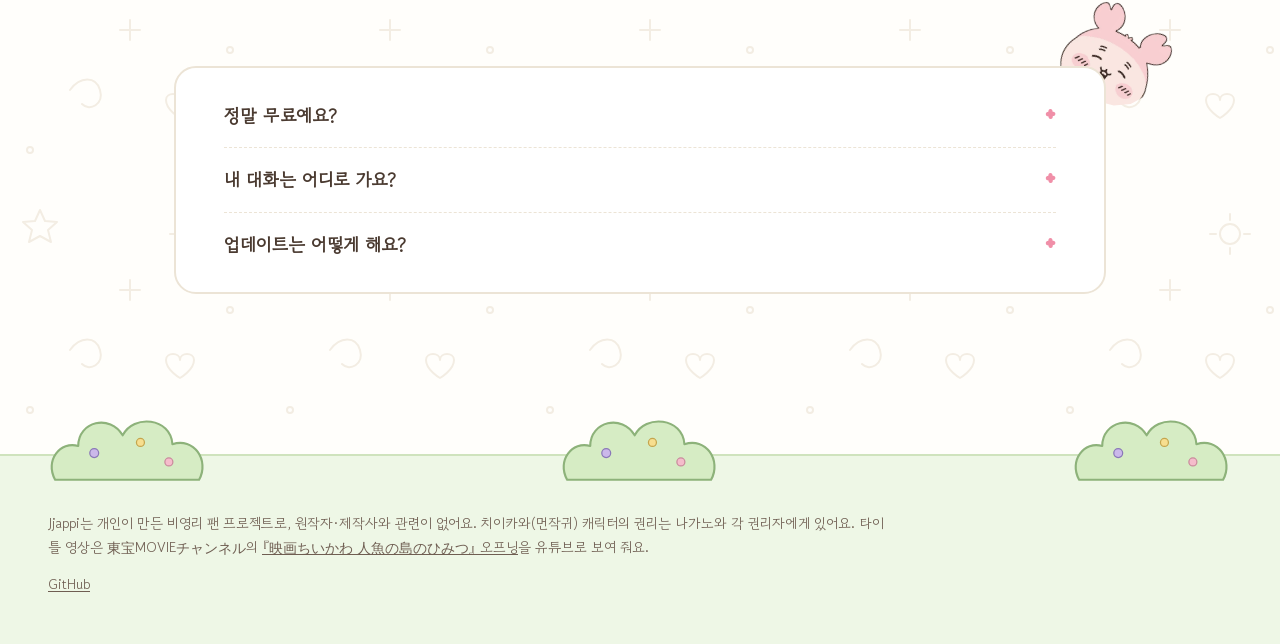
==== commit 4db7a10b: "Publish an illustrated Korean user guide with interactive character controls" ====
--- a/index.html
+++ b/index.html
@@ -11,7 +11,7 @@
 <link rel="icon" href="/assets/faces/usagi.webp?v=20261120">
 <link rel="preconnect" href="https://fonts.googleapis.com">
 <link rel="preconnect" href="https://fonts.gstatic.com" crossorigin>
-<link href="https://fonts.googleapis.com/css2?family=Sniglet:wght@400;800&family=Gowun+Dodum&display=swap" rel="stylesheet">
+<link href="https://fonts.googleapis.com/css2?family=Sniglet:wght@400;800&display=swap" rel="stylesheet">
 <link rel="stylesheet" href="/styles.css">
 <script src="/main.js" defer></script>
 </head>
@@ -28,7 +28,7 @@
 
 <header class="topbar">
   <a class="logo" href="#top">Jjappi</a>
-  <nav aria-label="페이지 이동"><a href="#about">About</a><a href="#features">Features</a><a href="#download">Download</a><a href="#faq">FAQ</a></nav>
+  <nav aria-label="페이지 이동"><a href="#about">About</a><a href="#features">Features</a><a class="home-guide-nav" href="/guide">사용 가이드</a><a href="#download">Download</a><a href="#faq">FAQ</a></nav>
 </header>
 
 <main id="top">
@@ -42,7 +42,7 @@
     <div class="hero-copy">
       <h1>Jjappi</h1>
       <p>맥 바탕화면에 사는 캐릭터 도우미</p>
-      <a class="button" href="#download" data-download>무료 다운로드</a>
+      <a class="button" href="https://github.com/hyj090915/Jjappi/releases/latest/download/Jjappi-mac.zip" data-download>무료 다운로드</a>
     </div>
     <button type="button" class="sound" id="sound-toggle" aria-pressed="false">소리 켜기</button>
   </section>
@@ -69,7 +69,7 @@
       </div>
       <div class="stage">
         <img class="pal sit" src="/assets/cast/momonga-plead.webp?v=20261120" alt="" style="--x: 58%; --w: 104px">
-        <article class="box"><span class="tag">Notifications</span><h3>메신저 알림</h3><p>카카오톡, 디스코드, 인스타 DM이 오면 알려 줘요. 누르면 그 대화방이 열려요.</p></article>
+        <article class="box"><span class="tag">Notifications</span><h3>메신저 알림</h3><p>카카오톡, 디스코드, 인스타 DM이 오면 알려 줘요. 알림을 눌러 메신저에서 확인해요.</p></article>
       </div>
       <div class="stage">
         <img class="pal lean-left" src="/assets/cast/kurimanju-savor.webp?v=20261120" alt="" style="--w: 108px">
@@ -97,7 +97,8 @@
         <div>
           <h3 class="download-title">Jjappi for Mac</h3>
           <p class="version" data-version>Apple Silicon 맥 · macOS 14 이상</p>
-          <a class="button" href="#download" data-download>다운로드 (.zip)</a>
+          <a class="button" href="https://github.com/hyj090915/Jjappi/releases/latest/download/Jjappi-mac.zip" data-download>다운로드 (.zip)</a>
+          <a class="download-guide" href="/guide#install">설치부터 따라 하는 사용 가이드</a>
         </div>
         <ol class="steps">
           <li>zip 파일을 더블클릭해 압축을 풀어요.</li>
--- a/styles.css
+++ b/styles.css
@@ -1,3 +1,13 @@
+@font-face {
+  font-family: 'Jjappi Jua';
+  src: url('/assets/fonts/jua.woff2') format('woff2');
+  font-style: normal; font-weight: 400; font-display: swap;
+}
+@font-face {
+  font-family: 'Gowun Dodum';
+  src: url('/assets/fonts/gowun-dodum.woff2') format('woff2');
+  font-style: normal; font-weight: 400; font-display: swap;
+}
 :root {
   --paper: #fffefb;
   --box: #ffffff;
@@ -117,3 +127,15 @@
   html { scroll-behavior: auto; }
   .button { transition: none; }
 }
+
+.topbar .home-guide-nav, .download-guide { color: #93405a; font-family: 'Gowun Dodum', sans-serif; font-weight: 700; }
+.download-guide { display: block; width: fit-content; margin-top: 16px; font-size: 16px; text-underline-offset: 4px; }
+@media(max-width:760px) {
+  .topbar nav:has(.home-guide-nav) { display: flex; }
+  .topbar nav:has(.home-guide-nav) a:not(.home-guide-nav) { display: none; }
+}
+
+#download .download-guide, .hero .button, .download-box .button, .block .box h3:not(.download-title) {
+  font-family: 'Jjappi Jua', 'Gowun Dodum', sans-serif;
+  font-weight: 400;
+}
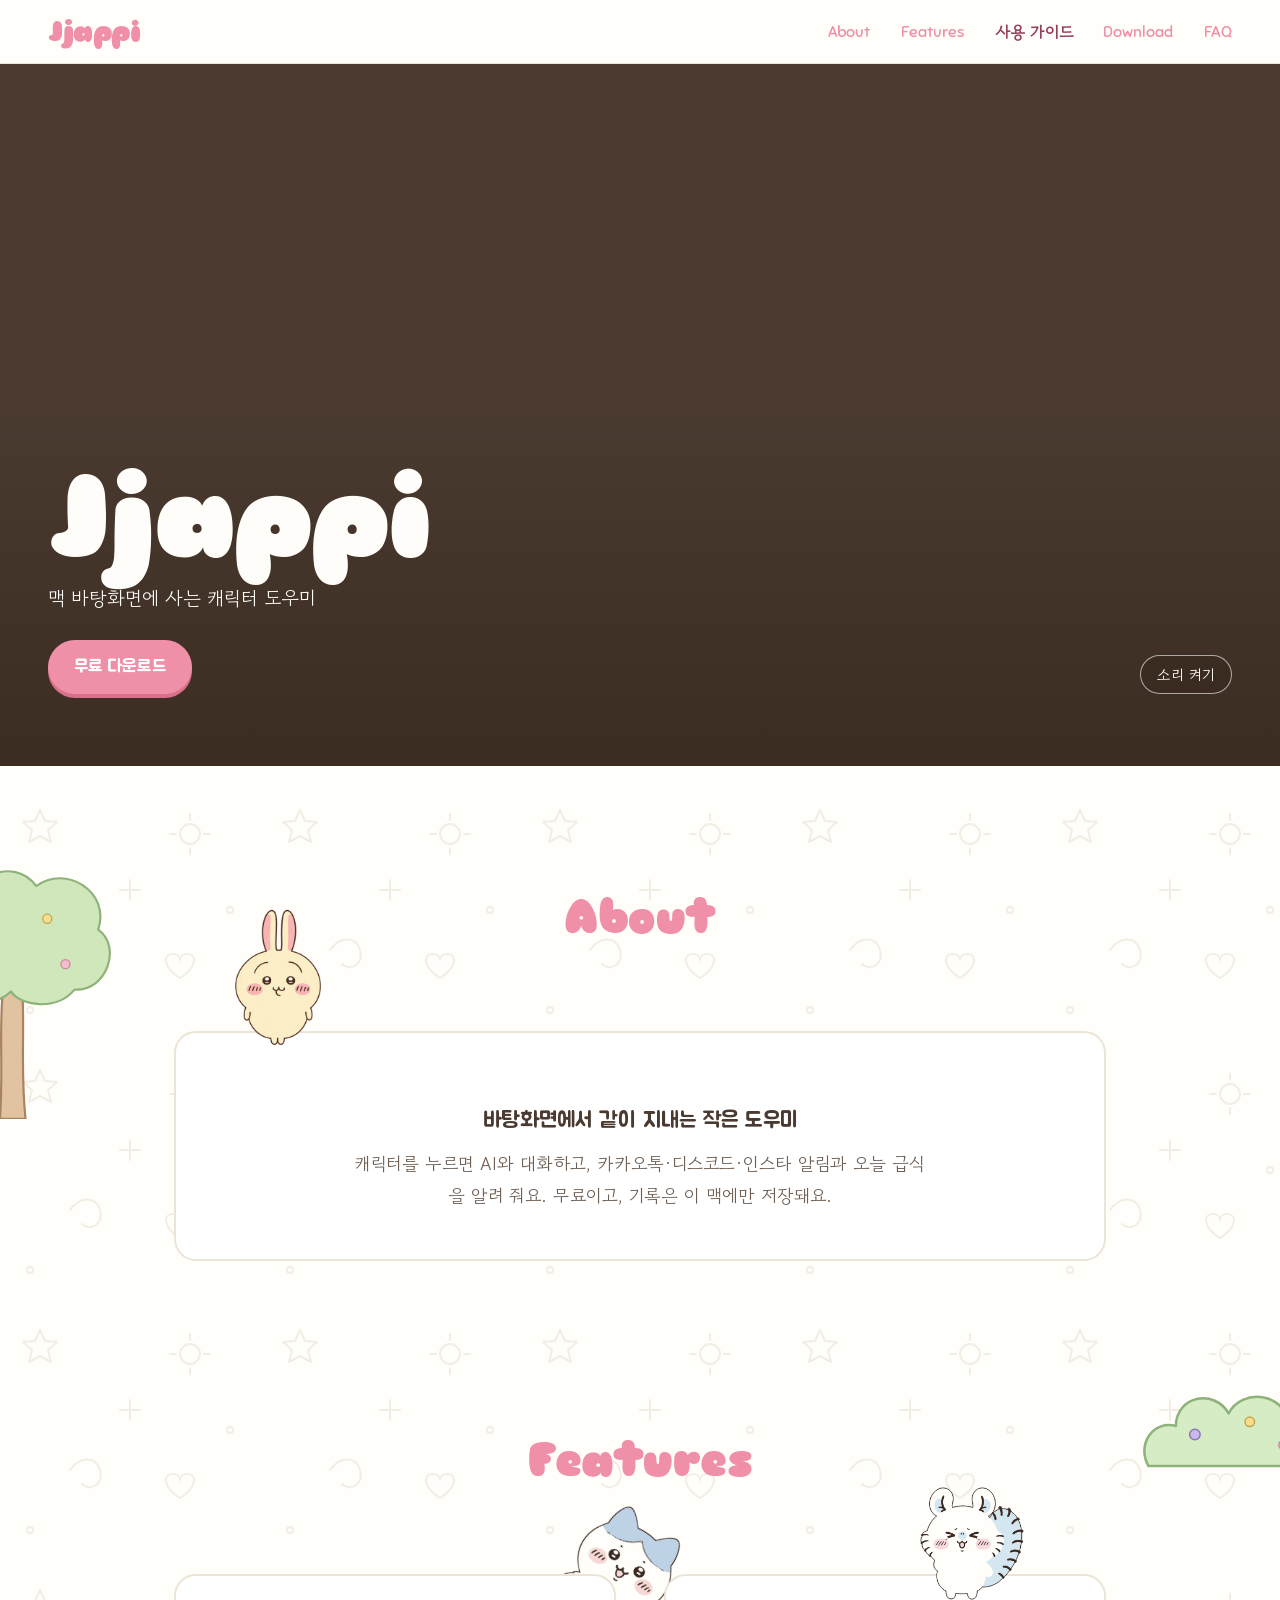
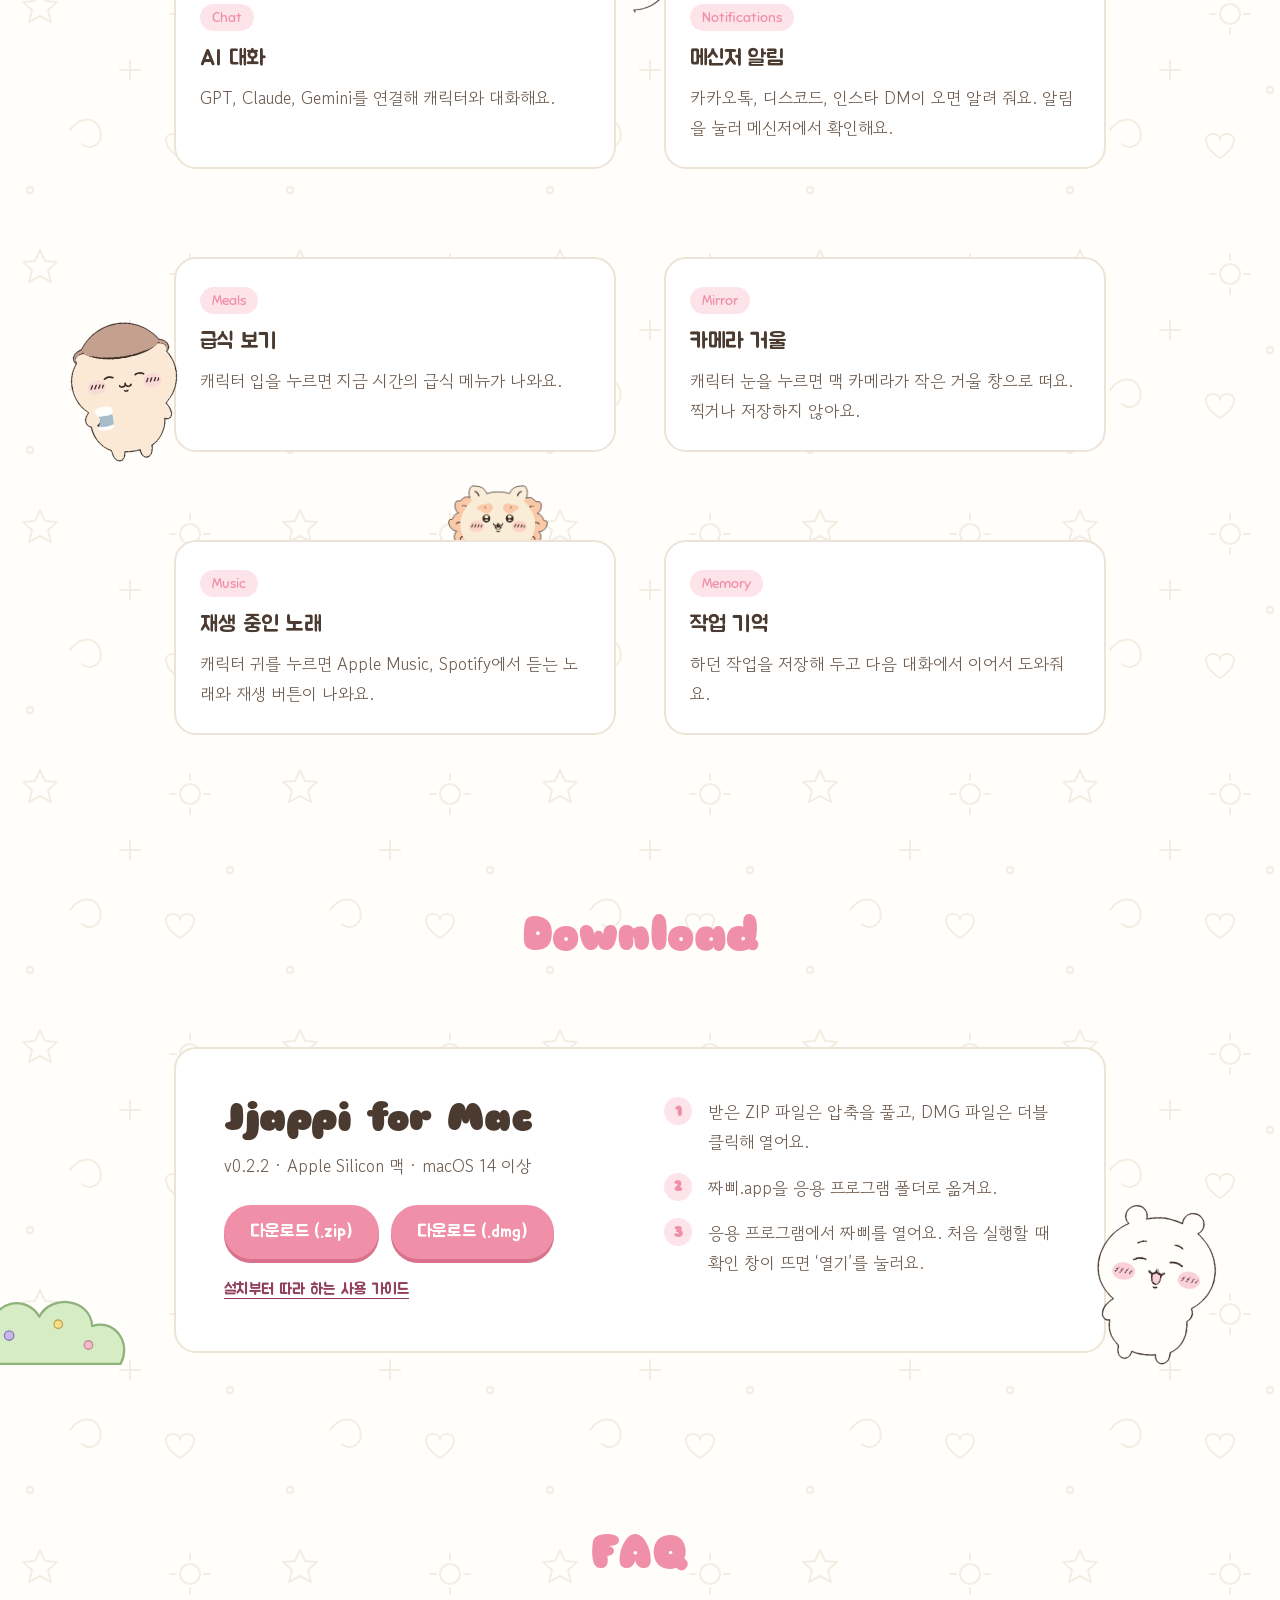
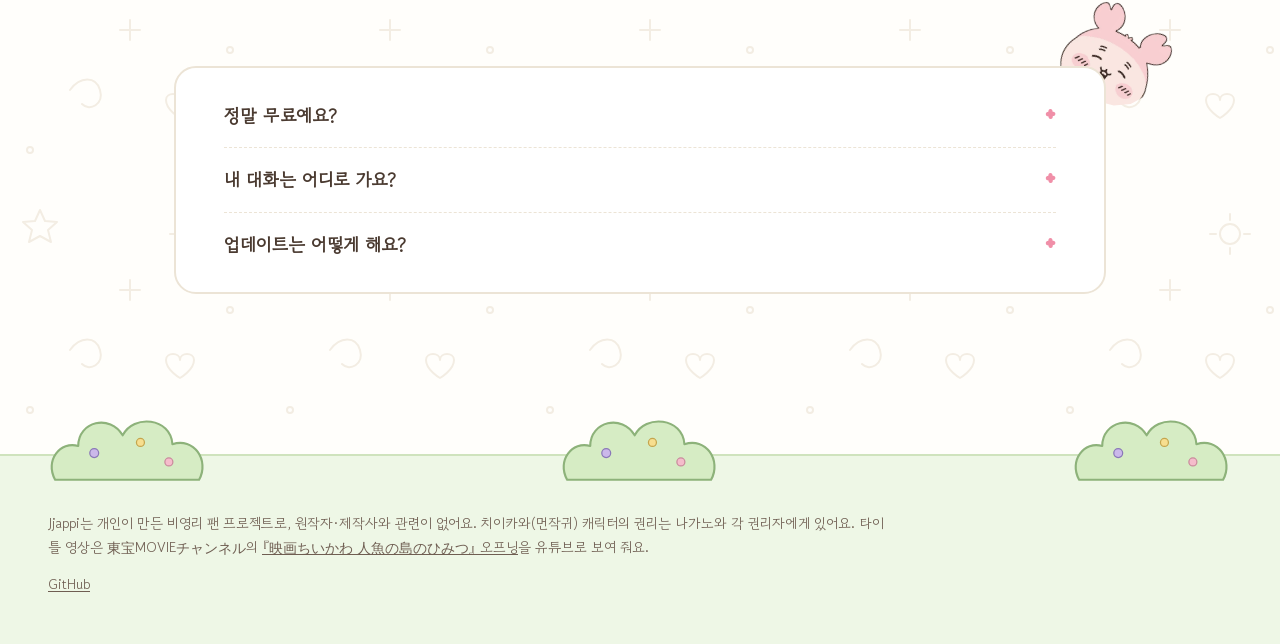
==== commit e6c95260: "0.2.2 DMG·ZIP 다운로드와 업데이트 가이드 반영" ====
--- a/index.html
+++ b/index.html
@@ -96,14 +96,17 @@
       <div class="box download-box">
         <div>
           <h3 class="download-title">Jjappi for Mac</h3>
-          <p class="version" data-version>Apple Silicon 맥 · macOS 14 이상</p>
-          <a class="button" href="https://github.com/hyj090915/Jjappi/releases/latest/download/Jjappi-mac.zip" data-download>다운로드 (.zip)</a>
+          <p class="version" data-version>v0.2.2 · Apple Silicon 맥 · macOS 14 이상</p>
+          <div class="download-formats">
+            <a class="button" href="https://github.com/hyj090915/Jjappi/releases/latest/download/Jjappi-mac.zip" data-download>다운로드 (.zip)</a>
+            <a class="button" href="https://github.com/hyj090915/Jjappi/releases/latest/download/Jjappi-mac.dmg" data-download>다운로드 (.dmg)</a>
+          </div>
           <a class="download-guide" href="/guide#install">설치부터 따라 하는 사용 가이드</a>
         </div>
         <ol class="steps">
-          <li>zip 파일을 더블클릭해 압축을 풀어요.</li>
+          <li>받은 ZIP 파일은 압축을 풀고, DMG 파일은 더블클릭해 열어요.</li>
           <li>짜삐.app을 응용 프로그램 폴더로 옮겨요.</li>
-          <li>처음 열 때 경고가 뜨면 시스템 설정 › 개인정보 보호 및 보안에서 ‘그래도 열기’를 눌러요.</li>
+          <li>응용 프로그램에서 짜삐를 열어요. 처음 실행할 때 확인 창이 뜨면 ‘열기’를 눌러요.</li>
         </ol>
       </div>
     </div>
@@ -116,7 +119,7 @@
       <div class="box">
         <details><summary>정말 무료예요?</summary><p>네. 광고도 결제도 없는 비영리 팬 프로젝트예요.</p></details>
         <details><summary>내 대화는 어디로 가요?</summary><p>기록과 설정은 이 맥에만 저장돼요. 대화는 직접 연결한 AI 서비스로만 가요.</p></details>
-        <details><summary>업데이트는 어떻게 해요?</summary><p>다운로드 버튼은 항상 최신 버전이에요. 새로 받아 기존 앱을 바꾸면 설정은 그대로 남아요.</p></details>
+        <details><summary>업데이트는 어떻게 해요?</summary><p>v0.2.2부터는 Mac 메뉴 막대의 우사기 아이콘을 우클릭해 ‘업데이트 확인…’을 고르세요. v0.2.1 이하를 쓰고 있다면 짜삐를 종료하고 이번 한 번만 새 앱으로 교체하세요.</p></details>
       </div>
     </div>
   </section>
--- a/styles.css
+++ b/styles.css
@@ -86,6 +86,7 @@
 .download-box { display: grid; grid-template-columns: minmax(0, 1fr) minmax(0, 1fr); gap: var(--space-xl); align-items: start; }
 .download-title { font-family: var(--round); font-weight: 800 !important; font-size: clamp(30px, 3vw, 38px) !important; color: var(--ink); letter-spacing: -.5px; line-height: 1.1 !important; }
 .download .version { margin: var(--space-sm) 0 var(--space-lg); }
+.download-formats { display: flex; flex-wrap: wrap; gap: 12px; }
 .steps { margin: 0; padding: 0; list-style: none; counter-reset: step; display: flex; flex-direction: column; gap: var(--space-md); }
 .steps li { counter-increment: step; display: grid; grid-template-columns: 32px 1fr; gap: var(--space-sm); color: var(--ink-soft); }
 .steps li::before { content: counter(step); width: 28px; height: 28px; border-radius: 50%; background: var(--pink-soft); color: var(--pink); display: grid; place-items: center; font-family: var(--round); font-weight: 800; font-size: 15px; }
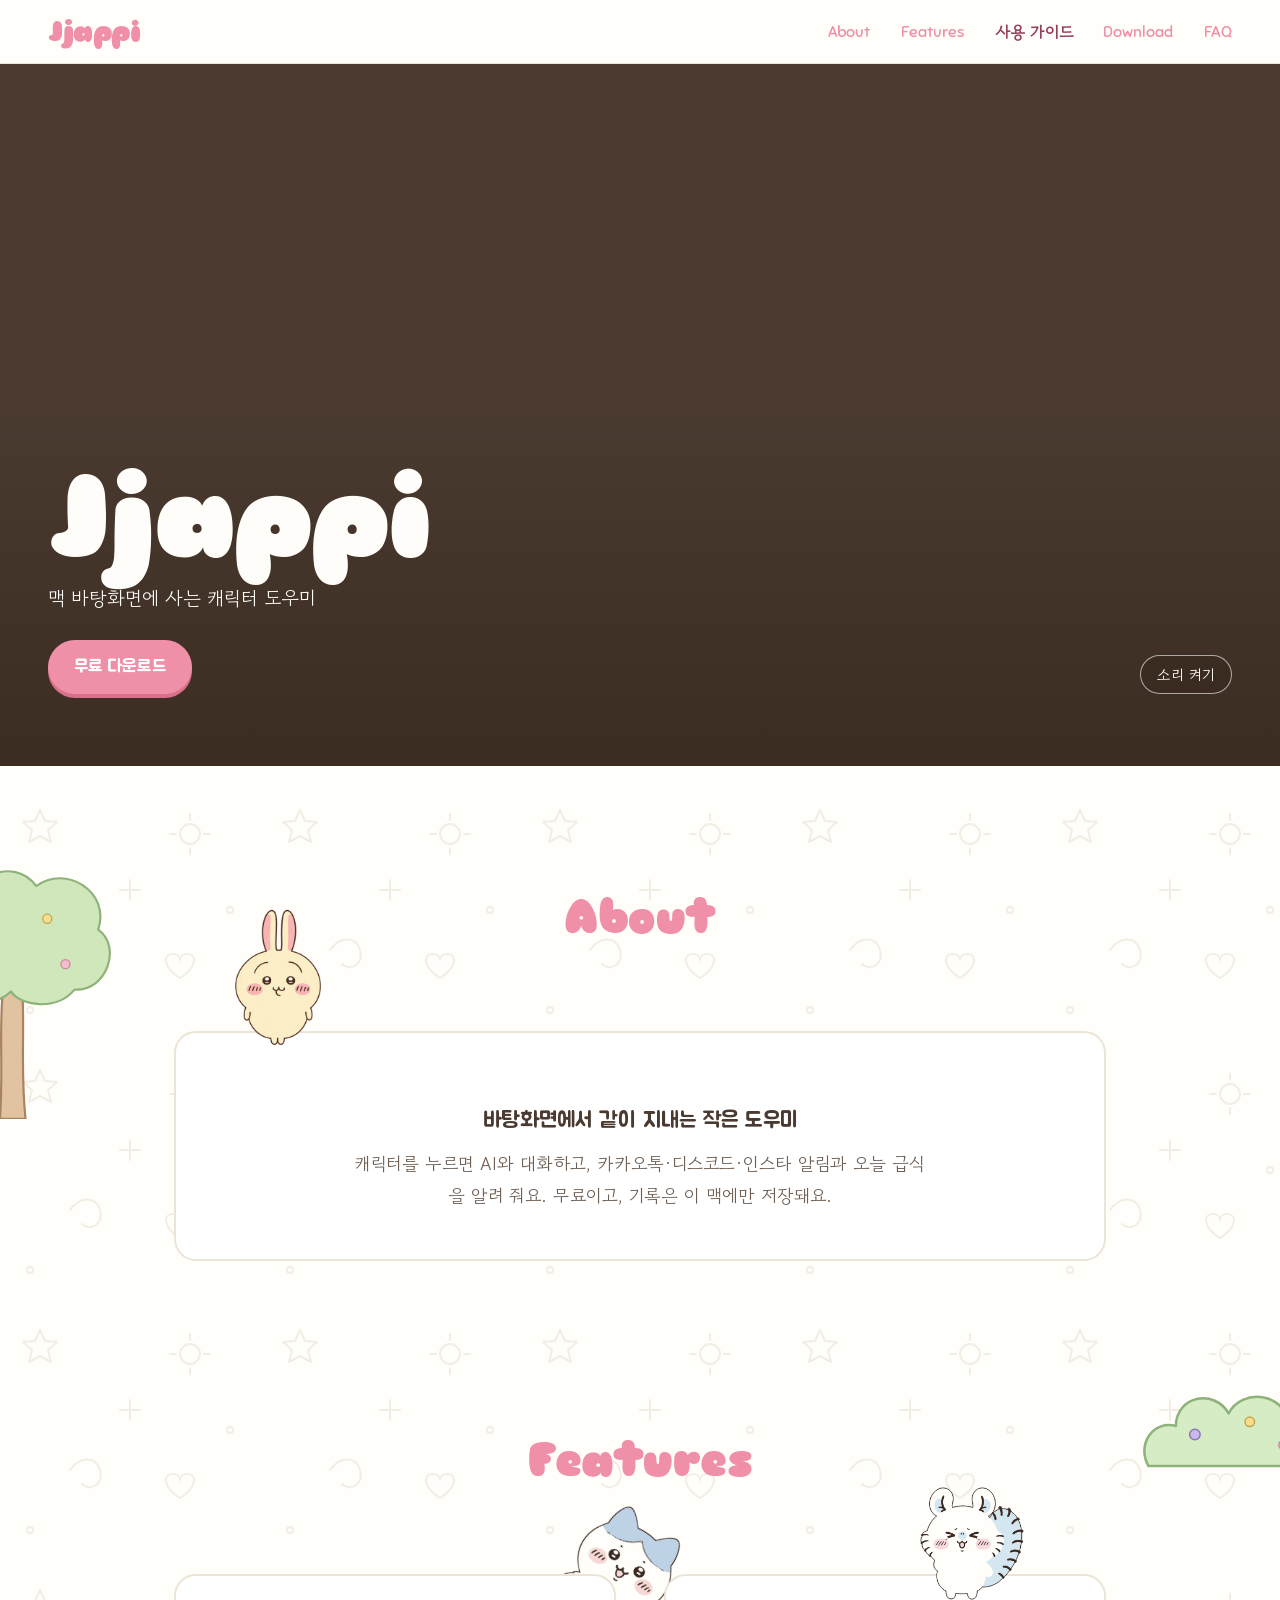
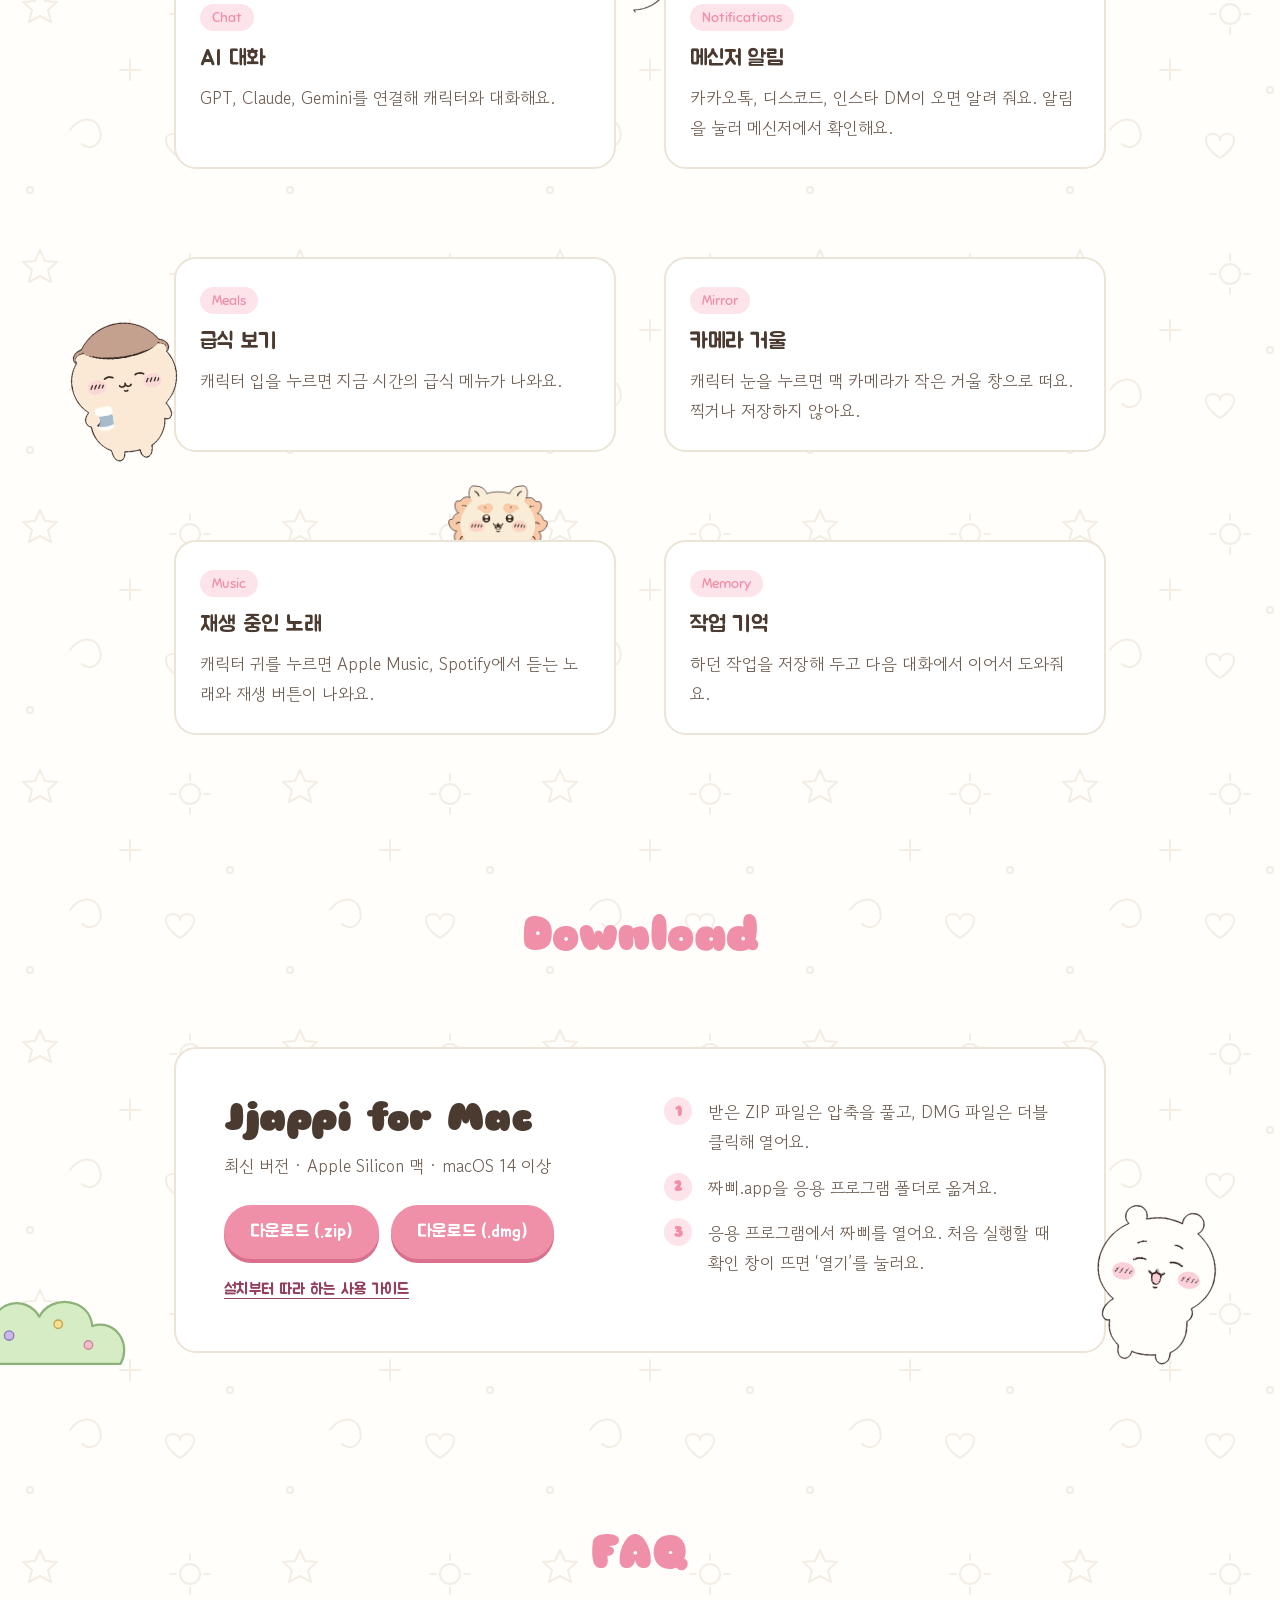
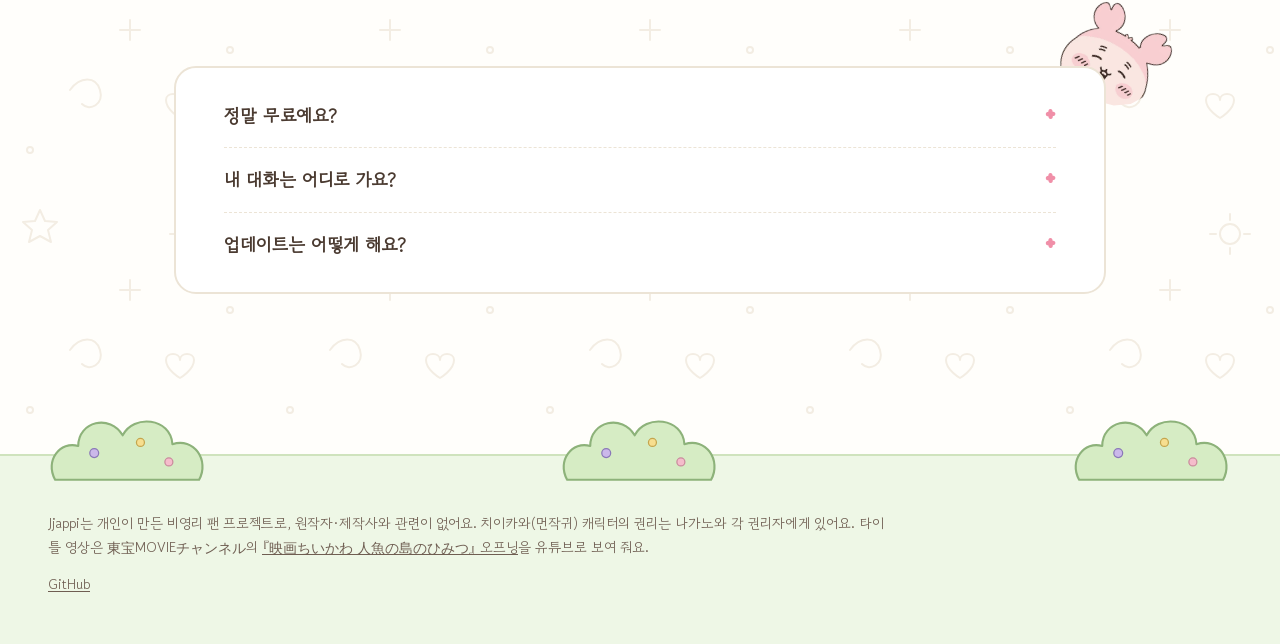
==== commit 7375dd18: "Keep download guidance current when release metadata is unavailable" ====
--- a/index.html
+++ b/index.html
@@ -96,7 +96,7 @@
       <div class="box download-box">
         <div>
           <h3 class="download-title">Jjappi for Mac</h3>
-          <p class="version" data-version>v0.2.2 · Apple Silicon 맥 · macOS 14 이상</p>
+          <p class="version" data-version>최신 버전 · Apple Silicon 맥 · macOS 14 이상</p>
           <div class="download-formats">
             <a class="button" href="https://github.com/hyj090915/Jjappi/releases/latest/download/Jjappi-mac.zip" data-download>다운로드 (.zip)</a>
             <a class="button" href="https://github.com/hyj090915/Jjappi/releases/latest/download/Jjappi-mac.dmg" data-download>다운로드 (.dmg)</a>
